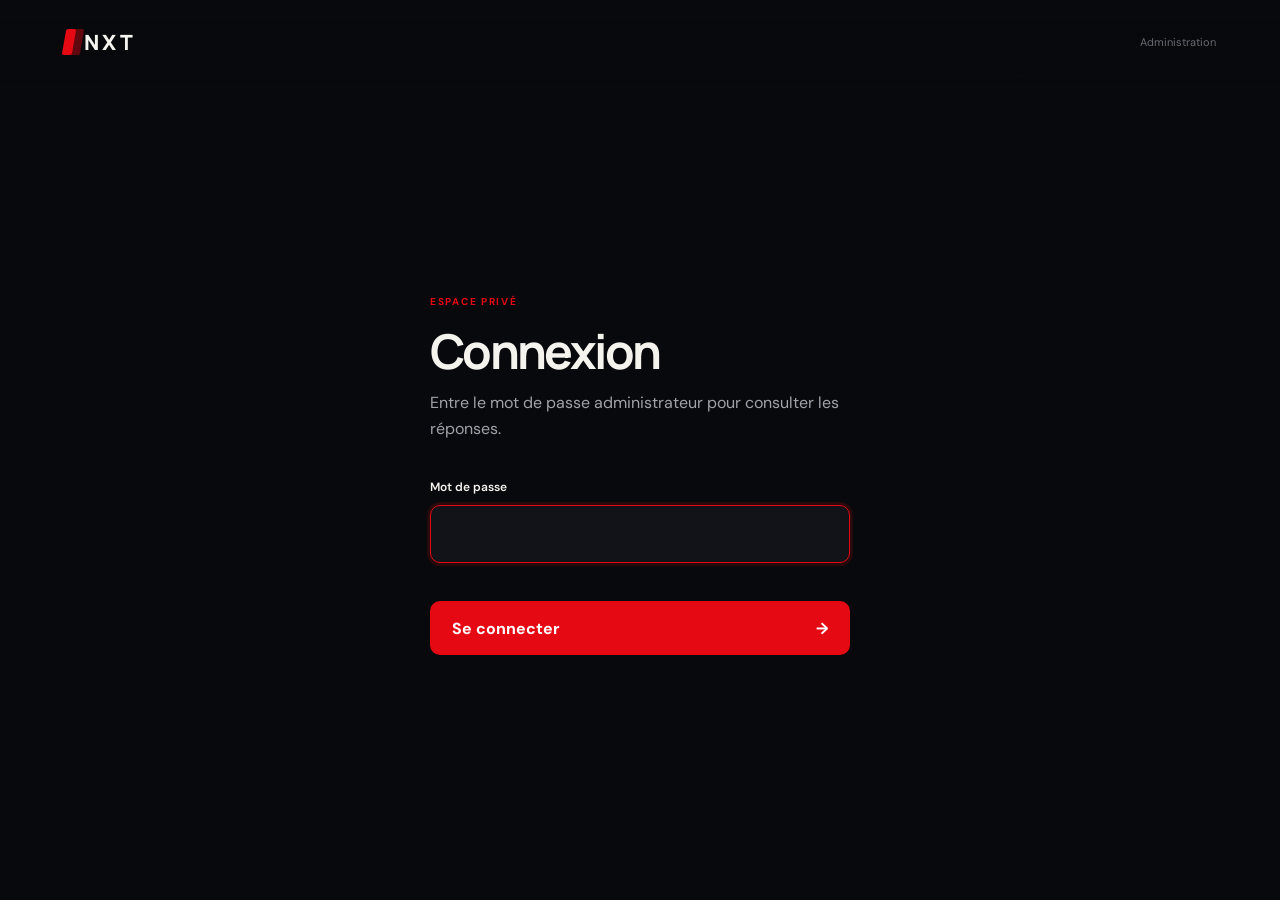
==== admin.html @ 3678ba78 "Add admin questionnaire editor" ====
<!doctype html>
<html lang="fr">
  <head>
    <meta charset="UTF-8" />
    <meta name="viewport" content="width=device-width, initial-scale=1.0" />
    <meta name="robots" content="noindex, nofollow" />
    <meta name="theme-color" content="#08090c" />
    <title>Administration — NXT</title>
    <link rel="icon" href="/favicon-admin.svg" type="image/svg+xml" />
    <link rel="preconnect" href="https://fonts.googleapis.com" />
    <link rel="preconnect" href="https://fonts.gstatic.com" crossorigin />
    <link href="https://fonts.googleapis.com/css2?family=DM+Sans:wght@400;500;600;700&family=Manrope:wght@600;700;800&display=swap" rel="stylesheet" />
    <link rel="stylesheet" href="styles.css?v=19" />
  </head>
  <body class="admin-page">
    <header class="site-header admin-header">
      <a class="brand" href="/" aria-label="NXT, retour à l’accueil">
        <span class="brand__symbol" aria-hidden="true"></span>
        <span>NXT</span>
      </a>
      <span class="admin-header__label">Administration</span>
    </header>

    <main>
      <section class="admin-login" id="admin-login" aria-labelledby="login-title">
        <div class="admin-login__content">
          <p class="admin-eyebrow">Espace privé</p>
          <h1 id="login-title">Connexion</h1>
          <p>Entre le mot de passe administrateur pour consulter les réponses.</p>
          <form id="admin-login-form" novalidate>
            <label for="admin-password">Mot de passe</label>
            <input id="admin-password" name="password" type="password" autocomplete="current-password" required autofocus />
            <p class="admin-error" id="login-error" role="alert"></p>
            <button class="button button--primary button--wide" type="submit">
              <span>Se connecter</span><span aria-hidden="true">→</span>
            </button>
          </form>
        </div>
      </section>

      <section class="admin-dashboard" id="admin-dashboard" hidden>
        <div class="admin-dashboard__heading">
          <div>
            <p class="admin-eyebrow">Réponses reçues</p>
            <h1>Participants</h1>
          </div>
          <button class="admin-logout" id="admin-logout" type="button">Se déconnecter</button>
        </div>

        <section class="admin-codes" aria-labelledby="admin-codes-title">
          <div class="admin-section-heading">
            <div>
              <p class="admin-eyebrow">Accès participants</p>
              <h2 id="admin-codes-title">Codes d’accès</h2>
            </div>
            <p><strong id="code-count">0</strong> code<span id="code-plural">s</span></p>
          </div>

          <form class="admin-code-form" id="admin-code-form" novalidate>
            <label for="new-access-code">
              <span>Nouveau code</span>
              <input id="new-access-code" name="code" type="text" maxlength="6" pattern="[A-Za-z]{1,6}" placeholder="ALPHA" autocomplete="off" spellcheck="false" />
            </label>
            <button class="button button--primary" type="submit"><span>Créer</span></button>
            <button class="button button--ghost" id="generate-code" type="button"><span>Générer 6 lettres</span></button>
          </form>
          <p class="admin-code-feedback" id="code-feedback" role="status" aria-live="polite">Entre jusqu’à 6 lettres, ou génère un code aléatoire.</p>
          <div class="admin-code-list" id="admin-code-list"></div>
        </section>

        <section class="admin-questions" aria-labelledby="admin-questions-title">
          <div class="admin-section-heading">
            <div>
              <p class="admin-eyebrow">Contenu du formulaire</p>
              <h2 id="admin-questions-title">Questions</h2>
            </div>
            <p><strong id="question-count">0</strong> question<span id="question-plural">s</span></p>
          </div>
          <p class="admin-section-intro">Modifie le texte affiché aux participants. Utilise les flèches pour changer l’ordre, puis sauvegarde l’ensemble.</p>
          <div class="admin-question-list" id="admin-question-list"></div>
          <div class="admin-question-actions">
            <button class="button button--ghost" id="add-question" type="button"><span>Ajouter une question</span></button>
            <button class="button button--primary" id="save-questions" type="button"><span>Sauvegarder les questions</span></button>
          </div>
          <p class="admin-question-feedback" id="question-feedback" role="status" aria-live="polite"></p>
        </section>

        <div class="admin-section-heading admin-responses-heading">
          <div>
            <p class="admin-eyebrow">Questionnaires</p>
            <h2>Réponses</h2>
          </div>
        </div>

        <div class="admin-toolbar">
          <p><strong id="submission-count">0</strong> soumission<span id="submission-plural">s</span></p>
          <label class="admin-search">
            <span class="sr-only">Rechercher une soumission</span>
            <input id="submission-search" type="search" placeholder="Nom, email, téléphone ou code…" />
          </label>
        </div>

        <div class="admin-loading" id="admin-loading">Chargement des réponses…</div>
        <div class="submission-list" id="submission-list"></div>
        <div class="admin-empty" id="admin-empty" hidden>
          <h2>Aucune réponse pour le moment.</h2>
          <p>Les questionnaires envoyés apparaîtront ici.</p>
        </div>
      </section>
    </main>

    <script src="admin.js?v=4" defer></script>
  </body>
</html>
---- styles.css ----
:root {
  /* PALETTE — modifie uniquement ces tokens pour recolorer tout le site */
  --color-background: #08090c;
  --color-background-soft: #0e1014;
  --color-surface: #15171c;
  --color-surface-raised: #1b1e24;
  --color-surface-glass: rgba(24, 26, 32, 0.82);
  --color-text: #f5f3ee;
  --color-text-muted: #a1a3aa;
  --color-text-dim: #686b73;
  --color-border: rgba(255, 255, 255, 0.11);
  --color-border-strong: rgba(255, 255, 255, 0.22);
  --color-input-background: #111318;
  --color-input-border: #363a43;
  --color-input-border-hover: #505560;
  --color-accent: #e50914;
  --color-accent-bright: #ff2f3a;
  --color-accent-soft: rgba(229, 9, 20, 0.14);
  --color-success: #5be094;
  --color-error: #ff6b73;
  --color-white: #ffffff;
  --color-black: #000000;

  --font-display: "Manrope", "Arial Black", sans-serif;
  --font-body: "DM Sans", Arial, sans-serif;
  --radius-small: 10px;
  --radius-medium: 20px;
  --radius-large: 30px;
  --shadow-card: 0 35px 100px rgba(0, 0, 0, 0.48);
  --ease: 220ms cubic-bezier(0.2, 0.8, 0.2, 1);
}

* { box-sizing: border-box; }
html { scroll-behavior: smooth; background: var(--color-background); color-scheme: dark; }
body { margin: 0; min-width: 320px; min-height: 100vh; overflow-x: hidden; background: var(--color-background); color: var(--color-text); font-family: var(--font-body); -webkit-font-smoothing: antialiased; }
button, input, textarea { font: inherit; }
button { color: inherit; }
[hidden] { display: none !important; }

.grain { position: fixed; inset: 0; z-index: 50; pointer-events: none; opacity: 0.025; background-image: url("data:image/svg+xml,%3Csvg viewBox='0 0 180 180' xmlns='http://www.w3.org/2000/svg'%3E%3Cfilter id='n'%3E%3CfeTurbulence type='fractalNoise' baseFrequency='.85' numOctaves='4' stitchTiles='stitch'/%3E%3C/filter%3E%3Crect width='100%25' height='100%25' filter='url(%23n)' opacity='.85'/%3E%3C/svg%3E"); }

.site-header { position: fixed; z-index: 40; top: 0; left: 0; width: 100%; height: 84px; padding: 0 clamp(22px, 5vw, 72px); display: flex; align-items: center; justify-content: space-between; background: linear-gradient(to bottom, rgba(8, 9, 12, 0.92), transparent); pointer-events: none; }
.site-header > * { pointer-events: auto; }
.brand { display: flex; align-items: center; gap: 10px; color: var(--color-text); text-decoration: none; font: 800 21px/1 var(--font-display); letter-spacing: 0.15em; }
.brand__symbol { width: 10px; height: 26px; display: block; border-radius: 2px; background: var(--color-accent); transform: skew(-10deg); box-shadow: 8px 0 0 rgba(229, 9, 20, 0.4); }
.header-status { display: flex; align-items: center; gap: 9px; color: var(--color-text-muted); font-size: 12px; }
.header-status__dot { width: 7px; height: 7px; border-radius: 50%; background: var(--color-success); box-shadow: 0 0 12px var(--color-success); }

.hero { position: relative; min-height: 100vh; padding: 118px clamp(24px, 7vw, 110px) 70px; display: grid; align-items: center; overflow: hidden; isolation: isolate; background: radial-gradient(circle at 10% 85%, rgba(229, 9, 20, 0.2), transparent 37%), linear-gradient(110deg, #090a0d 0%, var(--color-background) 70%); }
.hero::before { content: ""; position: absolute; z-index: -1; width: min(75vw, 930px); aspect-ratio: 1; left: -32vw; top: -29%; border: 1px solid rgba(255,255,255,.045); border-radius: 50%; box-shadow: 0 0 0 100px rgba(255,255,255,.011), 0 0 0 200px rgba(255,255,255,.007); }
.hero__content { width: 100%; display: grid; grid-template-columns: minmax(0, 1.2fr) minmax(350px, 465px); align-items: center; gap: clamp(48px, 9vw, 150px); }
.hero__copy, .access-card { position: relative; z-index: 2; }
.hero__copy { max-width: 770px; }
.eyebrow { display: flex; align-items: center; gap: 17px; margin: 0 0 22px; color: var(--color-text-muted); font-size: 11px; font-weight: 700; letter-spacing: .15em; text-transform: uppercase; }
.eyebrow span + span::before { content: "•"; margin-right: 17px; color: var(--color-accent); }
h1, h2, h3, p { margin-top: 0; }
.hero h1 { margin-bottom: 27px; font: 800 clamp(54px, 7vw, 102px)/.95 var(--font-display); letter-spacing: -.067em; }
.hero h1 em, .questionnaire__intro h2 em { color: var(--color-accent); font-style: normal; }
.hero__badge { width: fit-content; margin: -5px 0 28px; padding: 8px 12px; display: flex; align-items: center; gap: 9px; border: 1px solid var(--color-border-strong); border-radius: 999px; background: var(--color-background-soft); color: var(--color-text-muted); font-size: 9px; font-weight: 700; letter-spacing: .16em; text-transform: uppercase; }
.hero__badge span { width: 6px; height: 6px; border-radius: 50%; background: var(--color-accent); box-shadow: 0 0 10px var(--color-accent); }
.hero__lead { max-width: 600px; margin-bottom: 46px; color: var(--color-text-muted); font-size: clamp(17px, 1.4vw, 21px); line-height: 1.55; }
.hero__facts { display: flex; gap: clamp(28px, 4vw, 60px); }
.hero__facts div { display: grid; gap: 5px; }
.hero__facts strong { font: 700 19px/1 var(--font-display); }
.hero__facts span { color: var(--color-text-dim); font-size: 11px; }
.hero__line { position: absolute; z-index: -1; left: -8%; bottom: 18%; width: 48vw; height: 2px; background: linear-gradient(90deg, transparent, var(--color-accent), transparent); transform: rotate(-22deg); box-shadow: 0 0 38px 8px rgba(229, 9, 20, .28); }
.hero__halo { position: absolute; z-index: -1; border-radius: 50%; pointer-events: none; }
.hero__halo--one { width: 320px; height: 320px; right: 26%; top: 3%; border: 1px solid rgba(229,9,20,.14); }
.hero__halo--two { width: 110px; height: 110px; right: 4%; bottom: 3%; background: rgba(229,9,20,.04); filter: blur(8px); }
.hero__footer { position: absolute; bottom: 24px; left: clamp(24px, 7vw, 110px); display: flex; align-items: center; gap: 12px; color: var(--color-text-dim); font-size: 9px; letter-spacing: .14em; text-transform: uppercase; }
.hero__footer span { width: 29px; height: 1px; background: var(--color-accent); }

.access-card { padding: clamp(30px, 4vw, 46px); border: 1px solid var(--color-border); border-radius: var(--radius-large); background: linear-gradient(145deg, rgba(29,31,38,.91), rgba(14,15,19,.89)); box-shadow: var(--shadow-card); backdrop-filter: blur(22px); }
.access-card__icon { width: 48px; height: 48px; margin-bottom: 34px; display: grid; place-items: center; border-radius: 50%; color: var(--color-accent); background: var(--color-accent-soft); }
.access-card__icon svg { width: 23px; }
.access-card h2 { margin-bottom: 13px; font: 700 clamp(28px, 3vw, 38px)/1.1 var(--font-display); letter-spacing: -.045em; }
.access-card > p:not(.eyebrow, .access-card__note) { margin-bottom: 28px; color: var(--color-text-muted); line-height: 1.55; }
.access-card__note { margin: 18px 0 0; color: var(--color-text-dim); font-size: 10px; text-align: center; }
.field-label { display: block; margin-bottom: 9px; color: var(--color-text); font-size: 12px; font-weight: 600; }
.code-field { position: relative; }
.code-field input { width: 100%; height: 58px; padding: 0 52px 0 18px; border: 1px solid var(--color-border); outline: 0; border-radius: var(--radius-small); background: rgba(0,0,0,.24); color: var(--color-text); font-weight: 700; letter-spacing: .12em; text-transform: uppercase; transition: border var(--ease), box-shadow var(--ease); }
.code-field input:focus { border-color: var(--color-border-strong); box-shadow: 0 0 0 4px rgba(255,255,255,.035); }
.code-field input.is-valid { border-color: var(--color-success); }
.code-field input.is-invalid { border-color: var(--color-error); }
.code-field__check { position: absolute; right: 18px; top: 18px; color: var(--color-success); opacity: 0; transition: opacity var(--ease); }
.code-field input.is-valid + .code-field__check { opacity: 1; }
.field-error { min-height: 19px; margin: 7px 0 9px; color: var(--color-error); font-size: 11px; }
.field-error.is-success { color: var(--color-success); }

.button { min-height: 54px; padding: 0 22px; display: inline-flex; align-items: center; justify-content: center; gap: 36px; border: 0; border-radius: var(--radius-small); cursor: pointer; color: inherit; text-decoration: none; font-weight: 700; transition: background var(--ease), transform var(--ease), opacity var(--ease); }
.button:hover { transform: translateY(-2px); }
.button:active { transform: translateY(0); }
.button:disabled { cursor: wait; opacity: .58; transform: none; }
.button--primary { background: var(--color-accent); color: var(--color-white); }
.button--primary:hover { background: var(--color-accent-bright); }
.button--wide { width: 100%; justify-content: space-between; }
.button--ghost { border: 1px solid var(--color-border); background: transparent; }
.button--ghost:hover { background: var(--color-surface-raised); }

.questionnaire { display: grid; grid-template-columns: minmax(330px, 34%) 1fr; align-items: stretch; border-top: 1px solid var(--color-border); background: var(--color-background); }
.questionnaire-page .questionnaire { padding-top: 84px; border-top: 0; }
.questionnaire__rail { padding: clamp(78px, 8vw, 118px) clamp(34px, 6vw, 88px); border-right: 1px solid var(--color-border); background: radial-gradient(circle at 0 4%, rgba(229,9,20,.3), transparent 38%), var(--color-background-soft); }
.rail-sticky { position: sticky; top: 104px; }
.rail-sticky h1, .rail-sticky h2 { margin-bottom: 23px; font: 800 clamp(42px, 4.8vw, 69px)/1 var(--font-display); letter-spacing: -.06em; }
.rail-sticky__intro { max-width: 400px; color: var(--color-text-muted); line-height: 1.65; }
.progress-block { margin: 52px 0; }
.progress-block__meta { display: flex; justify-content: space-between; color: var(--color-text-muted); font-size: 11px; }
.progress-block__meta strong { color: var(--color-text); }
.progress-track { height: 2px; margin: 18px 0 10px; overflow: hidden; background: var(--color-border); }
.progress-track span { display: block; width: 0; height: 100%; background: var(--color-accent); transition: width 400ms ease; }
.progress-block small { color: var(--color-text-dim); }
blockquote { max-width: 340px; margin: 0; padding-top: 28px; border-top: 1px solid var(--color-border); color: var(--color-text); font: 600 14px/1.55 var(--font-display); }
blockquote::first-letter { color: var(--color-accent); }

.questionnaire__content { min-width: 0; padding: clamp(78px, 8vw, 118px) clamp(28px, 8vw, 118px) 120px; }
.questionnaire__intro { max-width: 800px; margin-bottom: clamp(74px, 9vw, 125px); }
.questionnaire__intro h2 { margin-bottom: 22px; font: 800 clamp(43px, 5vw, 72px)/1.04 var(--font-display); letter-spacing: -.06em; }
.questionnaire__intro > p:not(.eyebrow) { max-width: 660px; margin: 0; color: var(--color-text-muted); font-size: 17px; line-height: 1.66; }
.question-form, .question-list { display: grid; gap: 0; }
.question-card { padding: 12px 0 clamp(74px, 9vw, 118px); margin-bottom: clamp(68px, 8vw, 108px); border: 0; border-bottom: 1px solid var(--color-border); border-radius: 0; background: transparent; box-shadow: none; transition: border var(--ease), transform var(--ease); }
.question-card:focus-within { border-bottom-color: rgba(229,9,20,.55); }
.question-card.is-invalid { border-bottom-color: var(--color-error); animation: shake 280ms ease; }
@keyframes shake { 25% { transform: translateX(-5px); } 75% { transform: translateX(5px); } }
.question-card__header { margin-bottom: 18px; display: flex; align-items: center; justify-content: space-between; }
.question-number { color: var(--color-accent); font: 700 12px/1 var(--font-display); letter-spacing: .14em; }
.question-state { width: 25px; height: 25px; display: grid; place-items: center; border-radius: 50%; background: rgba(91,224,148,.1); color: var(--color-success); font-size: 11px; opacity: 0; transform: scale(.7); transition: opacity var(--ease), transform var(--ease); }
.question-card.is-complete .question-state { opacity: 1; transform: scale(1); }
.question-title { display: block; max-width: 780px; margin-bottom: 11px; color: var(--color-text); font: 700 clamp(25px, 3vw, 37px)/1.18 var(--font-display); letter-spacing: -.042em; }
.question-helper { margin-bottom: 24px; color: var(--color-text-muted); font-size: 13px; line-height: 1.55; }
.answer-input { width: 100%; min-height: 120px; padding: 18px 0; resize: vertical; border: 0; border-bottom: 1px solid var(--color-border-strong); outline: 0; background: transparent; color: var(--color-text); font-size: clamp(17px, 1.8vw, 22px); line-height: 1.5; transition: border var(--ease); }
.answer-input::placeholder { color: var(--color-text-dim); }
.answer-input:focus { border-color: var(--color-accent); }
.answer-meta { min-height: 21px; margin-top: 8px; display: flex; justify-content: space-between; gap: 20px; color: var(--color-text-dim); font-size: 10px; }
.answer-error { color: var(--color-error); }
.character-count { margin-left: auto; white-space: nowrap; }

.submit-card { margin-top: 6px; padding: clamp(50px, 6vw, 78px) 0 0; display: flex; align-items: flex-end; justify-content: space-between; gap: 42px; border-top: 1px solid var(--color-border); background: transparent; }
.submit-card h3 { margin-bottom: 10px; font: 700 clamp(28px, 3.2vw, 42px)/1.12 var(--font-display); letter-spacing: -.045em; }
.submit-card > div > p:not(.eyebrow) { max-width: 500px; margin: 0; color: var(--color-text-muted); line-height: 1.55; }
.submit-card .button { flex: 0 0 auto; }
.submit-error { min-height: 20px; margin: -8px 0 0; color: var(--color-error); font-size: 12px; }
.loading-state { min-height: 250px; display: grid; place-items: center; align-content: center; gap: 16px; color: var(--color-text-muted); }
.loading-state span { width: 34px; height: 34px; border: 2px solid var(--color-border); border-top-color: var(--color-accent); border-radius: 50%; animation: spin 800ms linear infinite; }
.loading-state p { margin: 0; font-size: 12px; }
@keyframes spin { to { transform: rotate(360deg); } }

/* Questionnaire simple : une question, puis son champ bordé */
.questionnaire--simple { display: block; min-height: 100vh; }
.questionnaire--simple .questionnaire__content { width: min(860px, 100%); margin: 0 auto; padding: clamp(80px, 10vw, 130px) 24px 110px; }
.simple-progress { margin-bottom: clamp(72px, 10vw, 110px); }
.simple-progress h1 { margin: 0 0 16px; font: 700 clamp(34px, 4vw, 48px)/1.1 var(--font-display); letter-spacing: -.045em; }
.simple-progress > p { max-width: 650px; margin: 0; color: var(--color-text-muted); font-size: 15px; line-height: 1.6; }
.simple-progress > div { display: flex; justify-content: space-between; color: var(--color-text-muted); font-size: 11px; }
.simple-progress .progress-track { display: block; margin-top: 15px; }
.questionnaire--simple .question-card { padding: 0; margin: 0 0 clamp(54px, 7vw, 76px); border: 0; }
.questionnaire--simple .question-card:focus-within { border: 0; }
.questionnaire--simple .question-title { margin-bottom: 18px; font-size: clamp(22px, 2.5vw, 30px); line-height: 1.25; }
.questionnaire--simple .question-helper { max-width: 680px; margin: -8px 0 18px; color: var(--color-text-muted); font-size: 14px; line-height: 1.75; white-space: pre-line; }
.questionnaire--simple .answer-input { min-height: 150px; padding: 18px; border: 1px solid var(--color-input-border); border-radius: var(--radius-small); background: var(--color-input-background); font-size: 17px; transition: border-color var(--ease), background var(--ease), box-shadow var(--ease); }
.questionnaire--simple .answer-input:hover { border-color: var(--color-input-border-hover); }
.questionnaire--simple .answer-input:focus { border-color: var(--color-accent); box-shadow: 0 0 0 3px var(--color-accent-soft); }
.questionnaire--simple .question-card.is-complete .answer-input { border-color: rgba(91,224,148,.38); }
.questionnaire--simple .question-card.is-invalid .answer-input { border-color: var(--color-error); }
.questionnaire--simple .answer-error { display: block; min-height: 18px; margin-top: 7px; color: var(--color-error); font-size: 11px; }
.simple-submit { padding-top: 12px; display: flex; justify-content: space-between; gap: 14px; }
.simple-submit .button { justify-content: space-between; }
.simple-submit .button--primary { min-width: 245px; }
.save-status { min-height: 18px; margin: 12px 0 0; color: var(--color-success); font-size: 12px; }

.success { min-height: 100vh; padding: 120px 24px 70px; display: grid; place-items: center; text-align: center; background: radial-gradient(circle at 50% 45%, rgba(229,9,20,.18), transparent 35%), var(--color-background); }
.success__content { width: min(680px, 100%); }
.success__content > .eyebrow { justify-content: center; }
.success__check { width: 100px; height: 100px; margin: 0 auto 34px; display: grid; place-items: center; border: 1px solid rgba(229,9,20,.5); border-radius: 50%; box-shadow: 0 0 55px rgba(229,9,20,.2), inset 0 0 30px rgba(229,9,20,.08); }
.success__check span { width: 52px; height: 52px; display: grid; place-items: center; border-radius: 50%; background: var(--color-accent); font-size: 24px; }
.success h2 { margin-bottom: 20px; font: 800 clamp(52px, 7vw, 88px)/1 var(--font-display); letter-spacing: -.065em; }
.success__content > p:not(.eyebrow) { max-width: 580px; margin: 0 auto 34px; color: var(--color-text-muted); font-size: 17px; line-height: 1.65; }
.success__meta { width: min(480px, 100%); margin: 0 auto 34px; padding: 20px; display: grid; grid-template-columns: 1fr 1fr; border: 1px solid var(--color-border); border-radius: var(--radius-medium); background: var(--color-surface-glass); }
.success__meta div { display: grid; gap: 7px; }
.success__meta div + div { border-left: 1px solid var(--color-border); }
.success__meta span { color: var(--color-text-dim); font-size: 10px; letter-spacing: .1em; text-transform: uppercase; }
.success__meta strong { font-size: 14px; }

/* Page éditoriale post-questionnaire */
.experience-page { background: #07080a; }
.experience-header { background: linear-gradient(to bottom, rgba(7,8,10,.94), transparent); }
.experience { overflow: hidden; }
.experience-hero { position: relative; min-height: 100vh; padding: 130px clamp(24px, 9vw, 145px) 90px; display: flex; align-items: center; isolation: isolate; background: radial-gradient(circle at 78% 28%, rgba(229,9,20,.12), transparent 25%), linear-gradient(125deg, #0b0d11 0%, #07080a 58%, #100809 100%); }
.experience-grid { position: absolute; z-index: -2; inset: 0; opacity: .2; background-image: linear-gradient(rgba(255,255,255,.04) 1px, transparent 1px), linear-gradient(90deg, rgba(255,255,255,.04) 1px, transparent 1px); background-size: 72px 72px; mask-image: linear-gradient(to bottom, black, transparent 90%); }
.experience-orb { position: absolute; z-index: -1; border-radius: 50%; filter: blur(2px); animation: float-orb 9s ease-in-out infinite alternate; }
.experience-orb--one { width: min(50vw, 700px); height: min(50vw, 700px); right: -10%; top: 3%; border: 1px solid rgba(229,9,20,.25); box-shadow: inset 0 0 120px rgba(229,9,20,.08), 0 0 120px rgba(229,9,20,.06); }
.experience-orb--two { width: 230px; height: 230px; right: 33%; bottom: 8%; background: radial-gradient(circle at 35% 30%, rgba(255,255,255,.09), rgba(229,9,20,.11) 45%, transparent 70%); filter: blur(12px); animation-delay: -3s; }
@keyframes float-orb { from { transform: translate3d(0,-10px,0) scale(.98); } to { transform: translate3d(-22px,24px,0) scale(1.04); } }
.experience-hero__content { position: relative; z-index: 2; max-width: 950px; }
.experience-hero h1 { margin: 0 0 34px; font: 800 clamp(68px, 10vw, 150px)/.85 var(--font-display); letter-spacing: -.078em; }
.experience-hero h1 em { color: var(--color-accent); font-style: normal; }
.experience-hero__content > p:last-child { max-width: 580px; margin: 0; color: var(--color-text-muted); font-size: clamp(17px, 1.6vw, 22px); line-height: 1.6; }
.experience-scroll { position: absolute; bottom: 34px; left: clamp(24px, 9vw, 145px); display: flex; align-items: center; gap: 13px; color: var(--color-text-dim); font-size: 9px; letter-spacing: .15em; text-transform: uppercase; }
.experience-scroll span { width: 34px; height: 1px; background: var(--color-accent); }

.story-section { padding: clamp(100px, 13vw, 190px) clamp(24px, 9vw, 145px); display: grid; grid-template-columns: minmax(180px, .6fr) minmax(0, 1.45fr); gap: clamp(50px, 10vw, 170px); background: var(--color-background); }
.story-kicker { padding-top: 13px; color: var(--color-accent); font-size: 11px; font-weight: 700; letter-spacing: .16em; text-transform: uppercase; }
.story-copy { max-width: 820px; }
.story-copy p { color: var(--color-text-muted); font-size: clamp(17px, 1.6vw, 21px); line-height: 1.75; }
.story-copy .story-lead { color: var(--color-text); font: 600 clamp(29px, 3.3vw, 49px)/1.28 var(--font-display); letter-spacing: -.04em; }

.criteria-section, .outcomes-section { position: relative; padding: clamp(100px, 13vw, 190px) clamp(24px, 9vw, 145px); background: linear-gradient(135deg, #0d0f13, #090a0d); isolation: isolate; }
.criteria-section { display: grid; grid-template-columns: minmax(280px, .82fr) minmax(0, 1.18fr); align-items: center; gap: clamp(50px, 9vw, 145px); }
.criteria-glow { position: absolute; z-index: -1; width: 600px; height: 600px; left: -180px; top: 5%; border-radius: 50%; background: rgba(229,9,20,.12); filter: blur(110px); }
.section-heading h2 { margin: 0; font: 800 clamp(47px, 6vw, 86px)/.98 var(--font-display); letter-spacing: -.065em; }
.criteria-list { display: grid; gap: 14px; perspective: 900px; }
.glass-row { min-height: 125px; padding: 28px 32px; display: grid; grid-template-columns: 50px 1fr; align-items: center; gap: 20px; border: 1px solid rgba(255,255,255,.13); border-radius: 20px; background: linear-gradient(135deg, rgba(255,255,255,.08), rgba(255,255,255,.025)); box-shadow: inset 0 1px 0 rgba(255,255,255,.08), 0 24px 70px rgba(0,0,0,.22); backdrop-filter: blur(20px); transition: transform 350ms ease, border 350ms ease, background 350ms ease; }
.glass-row:hover { transform: translateX(-8px) rotateY(-1deg); border-color: rgba(229,9,20,.45); background: linear-gradient(135deg, rgba(229,9,20,.1), rgba(255,255,255,.035)); }
.glass-row > span, .outcome-card > span { color: var(--color-accent); font: 700 11px/1 var(--font-display); letter-spacing: .13em; }
.glass-row p { margin: 0; color: var(--color-text-muted); font-size: clamp(17px, 1.6vw, 21px); line-height: 1.5; }
.glass-row strong { color: var(--color-text); }

.intensity-section { padding: clamp(100px, 13vw, 190px) clamp(24px, 9vw, 145px); display: grid; grid-template-columns: minmax(300px, .8fr) minmax(0, 1.2fr); align-items: center; gap: clamp(60px, 10vw, 160px); background: radial-gradient(circle at 15% 50%, rgba(229,9,20,.14), transparent 29%), var(--color-background); }
.intensity-number { display: flex; align-items: flex-end; justify-content: center; }
.intensity-number strong { color: var(--color-text); font: 800 clamp(190px, 27vw, 390px)/.68 var(--font-display); letter-spacing: -.12em; text-shadow: 0 0 100px rgba(229,9,20,.22); }
.intensity-number span { margin: 0 0 -4px 18px; color: var(--color-accent); font: 700 clamp(26px, 3vw, 45px)/1 var(--font-display); }
.intensity-copy h2 { margin-bottom: 27px; font: 700 clamp(39px, 4.5vw, 65px)/1.08 var(--font-display); letter-spacing: -.055em; }
.intensity-copy > p:not(.eyebrow) { max-width: 720px; color: var(--color-text-muted); font-size: 17px; line-height: 1.72; }

.focus-strip { padding: 31px clamp(24px, 7vw, 105px); display: flex; align-items: center; justify-content: center; gap: clamp(18px, 4vw, 65px); border-top: 1px solid var(--color-border); border-bottom: 1px solid var(--color-border); background: var(--color-background-soft); color: var(--color-text); font: 600 clamp(15px, 1.6vw, 21px)/1 var(--font-display); white-space: nowrap; }
.focus-strip i { width: 5px; height: 5px; border-radius: 50%; background: var(--color-accent); box-shadow: 0 0 14px var(--color-accent); }

.story-section--method { background: linear-gradient(180deg, var(--color-background), #0d0e12); }
.confidentiality-section { padding: clamp(90px, 12vw, 170px) clamp(24px, 12vw, 190px); background: #0d0e12; }
.confidentiality-card { position: relative; overflow: hidden; padding: clamp(40px, 7vw, 100px); border: 1px solid rgba(255,255,255,.15); border-radius: 34px; background: radial-gradient(circle at 90% 10%, rgba(229,9,20,.2), transparent 35%), linear-gradient(135deg, rgba(255,255,255,.08), rgba(255,255,255,.025)); box-shadow: inset 0 1px 0 rgba(255,255,255,.1), 0 40px 110px rgba(0,0,0,.33); backdrop-filter: blur(28px); }
.confidentiality-card::after { content: ""; position: absolute; width: 360px; height: 360px; right: -120px; bottom: -170px; border: 1px solid rgba(229,9,20,.3); border-radius: 50%; box-shadow: 0 0 0 70px rgba(229,9,20,.025); }
.confidentiality-card__icon { width: 54px; height: 54px; margin-bottom: 43px; display: grid; place-items: center; border-radius: 50%; background: var(--color-accent-soft); color: var(--color-accent); }
.confidentiality-card__icon svg { width: 25px; }
.confidentiality-card h2 { position: relative; z-index: 1; max-width: 900px; margin-bottom: 30px; font: 700 clamp(42px, 5.6vw, 80px)/1.04 var(--font-display); letter-spacing: -.06em; }
.confidentiality-card h2 em { color: var(--color-accent); font-style: normal; }
.confidentiality-card > p:not(.eyebrow) { position: relative; z-index: 1; max-width: 780px; color: var(--color-text-muted); font-size: 17px; line-height: 1.72; }

.outcomes-section { background: var(--color-background); }
.outcomes-section > .section-heading { margin-bottom: clamp(60px, 9vw, 115px); }
.outcomes-grid { display: grid; grid-template-columns: repeat(2, 1fr); border-top: 1px solid var(--color-border); border-left: 1px solid var(--color-border); }
.outcome-card { min-height: 330px; padding: clamp(32px, 5vw, 66px); border-right: 1px solid var(--color-border); border-bottom: 1px solid var(--color-border); background: linear-gradient(145deg, rgba(255,255,255,.025), transparent); transition: background 350ms ease; }
.outcome-card:hover { background: linear-gradient(145deg, rgba(229,9,20,.09), rgba(255,255,255,.02)); }
.outcome-card h3 { max-width: 450px; margin: 50px 0 15px; font: 700 clamp(25px, 2.6vw, 38px)/1.15 var(--font-display); letter-spacing: -.04em; }
.outcome-card p { max-width: 500px; color: var(--color-text-muted); line-height: 1.65; }

.experience-final { min-height: 88vh; padding: 120px 24px; display: grid; place-items: center; text-align: center; background: radial-gradient(circle at 50% 55%, rgba(229,9,20,.2), transparent 35%), #07080a; }
.experience-final .eyebrow { justify-content: center; }
.experience-final h2 { margin: 0 0 45px; font: 800 clamp(58px, 9vw, 130px)/.92 var(--font-display); letter-spacing: -.075em; }
.experience-final .button { min-width: 220px; }

.reveal { opacity: 0; transform: translateY(28px); transition: opacity 850ms cubic-bezier(.2,.8,.2,1), transform 850ms cubic-bezier(.2,.8,.2,1); }
.reveal.is-visible { opacity: 1; transform: translateY(0); }

@media (max-width: 920px) {
  .hero__content { grid-template-columns: 1fr; }
  .hero__copy { margin: 0 auto; text-align: center; }
  .hero__lead { margin-left: auto; margin-right: auto; }
  .hero__facts { justify-content: center; }
  .access-card { width: min(500px, 100%); margin: 0 auto; }
  .hero__footer { display: none; }
  .questionnaire { grid-template-columns: 1fr; }
  .questionnaire__rail { padding: 80px clamp(28px, 8vw, 78px) 50px; border-right: 0; border-bottom: 1px solid var(--color-border); }
  .rail-sticky { position: static; }
  .rail-sticky h1 br, .rail-sticky h2 br { display: none; }
  .progress-block { margin: 34px 0 0; }
  blockquote { display: none; }
  .story-section, .criteria-section, .intensity-section { grid-template-columns: 1fr; }
  .story-kicker { padding: 0; }
  .criteria-section { align-items: start; }
  .intensity-number { justify-content: flex-start; margin-bottom: 30px; }
  .intensity-number strong { font-size: 240px; }
}

@media (max-width: 560px) {
  .site-header { height: 70px; padding: 0 20px; }
  .header-status span:last-child { display: none; }
  .hero { padding: 104px 20px 46px; }
  .hero__content { gap: 36px; }
  .hero h1 { font-size: 48px; }
  .hero__lead { margin-bottom: 30px; font-size: 16px; }
  .hero__facts { gap: 23px; }
  .hero__facts div:last-child { display: none; }
  .access-card { padding: 28px 22px; border-radius: 22px; }
  .access-card__icon { margin-bottom: 24px; }
  .questionnaire__rail { padding: 64px 20px 40px; }
  .rail-sticky h1, .rail-sticky h2 { font-size: 40px; }
  .questionnaire__content { padding: 58px 20px 80px; }
  .questionnaire__intro { margin-bottom: 58px; }
  .questionnaire__intro h2 { font-size: 41px; }
  .question-card { padding: 8px 0 64px; margin-bottom: 58px; }
  .question-title { font-size: 27px; }
  .answer-input { min-height: 105px; }
  .submit-card { align-items: stretch; flex-direction: column; }
  .submit-card .button { width: 100%; justify-content: space-between; }
  .success__meta { grid-template-columns: 1fr; gap: 18px; }
  .success__meta div + div { padding-top: 18px; border-top: 1px solid var(--color-border); border-left: 0; }
  .questionnaire--simple .questionnaire__content { padding: 64px 20px 80px; }
  .simple-progress { margin-bottom: 70px; }
  .questionnaire--simple .question-card { padding: 0; margin-bottom: 54px; }
  .questionnaire--simple .question-title { font-size: 22px; }
  .questionnaire--simple .answer-input { min-height: 135px; }
  .simple-submit { flex-direction: column; }
  .simple-submit .button { width: 100%; }
  .experience-hero { padding: 115px 20px 80px; }
  .experience-hero h1 { font-size: 67px; }
  .experience-orb--one { width: 520px; height: 520px; right: -65%; top: 9%; }
  .story-section, .criteria-section, .intensity-section, .outcomes-section { padding: 90px 20px; }
  .story-section, .criteria-section, .intensity-section { gap: 45px; }
  .story-copy .story-lead { font-size: 29px; }
  .section-heading h2 { font-size: 48px; }
  .glass-row { min-height: 110px; padding: 23px 20px; grid-template-columns: 36px 1fr; }
  .intensity-number { justify-content: flex-start; }
  .intensity-number strong { font-size: 180px; }
  .intensity-number span { font-size: 29px; }
  .intensity-copy h2 { font-size: 40px; }
  .focus-strip { overflow: hidden; justify-content: flex-start; gap: 17px; }
  .confidentiality-section { padding: 80px 20px; }
  .confidentiality-card { padding: 38px 25px; border-radius: 24px; }
  .confidentiality-card h2 { font-size: 40px; }
  .outcomes-grid { grid-template-columns: 1fr; }
  .outcome-card { min-height: 290px; }
  .experience-final h2 { font-size: 58px; }
}

/* Variante éditoriale sobre de la présentation */
.experience-page { background: var(--color-background); }
.experience-page .experience-header { border-bottom: 0; background: linear-gradient(to bottom, rgba(8,9,12,.94), transparent); backdrop-filter: none; }
.experience-page .experience-hero { min-height: 78vh; padding: 170px max(24px, calc((100vw - 1080px) / 2)) 110px; background: var(--color-background); }
.experience-page .experience-grid,
.experience-page .experience-orb,
.experience-page .experience-scroll,
.experience-page .criteria-glow { display: none; }
.experience-page .experience-hero__content { max-width: 880px; }
.experience-page .experience-hero h1 { margin-bottom: 30px; font-size: clamp(62px, 8vw, 105px); line-height: .94; letter-spacing: -.065em; }
.experience-page .experience-hero__content > p:last-child { max-width: 650px; font-size: 19px; }
.experience-page .story-section,
.experience-page .criteria-section,
.experience-page .intensity-section,
.experience-page .confidentiality-section,
.experience-page .outcomes-section { padding: clamp(90px, 10vw, 140px) max(24px, calc((100vw - 1080px) / 2)); background: var(--color-background); border-top: 1px solid var(--color-border); }
.experience-page .story-section { grid-template-columns: 180px minmax(0, 760px); justify-content: space-between; gap: 70px; }
.experience-page .story-copy .story-lead { font-size: clamp(27px, 3vw, 39px); line-height: 1.35; }
.experience-page .story-copy p { font-size: 18px; line-height: 1.75; }
.experience-page .criteria-section { display: block; }
.experience-page .section-heading { margin-bottom: 70px; }
.experience-page .section-heading h2 { font-size: clamp(43px, 5vw, 66px); line-height: 1.03; }
.experience-page .criteria-list { gap: 0; border-top: 1px solid var(--color-border); }
.experience-page .glass-row { min-height: auto; padding: 30px 0; grid-template-columns: 70px 1fr; border: 0; border-bottom: 1px solid var(--color-border); border-radius: 0; background: transparent; box-shadow: none; backdrop-filter: none; }
.experience-page .glass-row:hover { transform: none; border-color: var(--color-border); background: transparent; }
.experience-page .glass-row p { font-size: 19px; }
.experience-page .intensity-section { grid-template-columns: 240px minmax(0, 720px); justify-content: space-between; gap: 80px; }
.experience-page .intensity-number { justify-content: flex-start; align-items: baseline; }
.experience-page .intensity-number strong { font-size: 170px; line-height: .8; text-shadow: none; }
.experience-page .intensity-number span { margin: 0 0 0 12px; font-size: 27px; }
.experience-page .intensity-copy h2 { font-size: clamp(38px, 4vw, 54px); }
.experience-page .focus-strip { padding: 28px 24px; background: var(--color-background-soft); }
.experience-page .confidentiality-card { padding: 0; overflow: visible; border: 0; border-radius: 0; background: transparent; box-shadow: none; backdrop-filter: none; }
.experience-page .confidentiality-card::after { display: none; }
.experience-page .confidentiality-card__icon { margin-bottom: 34px; border: 1px solid var(--color-border); background: transparent; }
.experience-page .confidentiality-card h2 { max-width: 800px; font-size: clamp(40px, 5vw, 64px); }
.experience-page .outcomes-section > .section-heading { margin-bottom: 70px; }
.experience-page .outcomes-grid { border-left: 0; }
.experience-page .outcome-card { min-height: 280px; padding: 48px 48px 48px 0; background: transparent; }
.experience-page .outcome-card:nth-child(2n) { padding-left: 48px; }
.experience-page .outcome-card:hover { background: transparent; }
.experience-page .outcome-card h3 { margin-top: 36px; font-size: clamp(24px, 2.4vw, 32px); }
.experience-page .experience-final { min-height: 65vh; border-top: 1px solid var(--color-border); background: var(--color-background); }
.experience-page .experience-final h2 { font-size: clamp(48px, 7vw, 86px); line-height: 1; }
.experience-page .reveal { transform: translateY(12px); transition-duration: 600ms; }
.experience-page .story-section,
.experience-page .criteria-section,
.experience-page .intensity-section,
.experience-page .confidentiality-section,
.experience-page .outcomes-section,
.experience-page .experience-final { border: 0; }
.experience-page .criteria-list { border: 0; }
.experience-page .glass-row { margin-bottom: 18px; padding: 20px 0; border: 0; border-radius: 0; background: transparent; }
.experience-page .glass-row:hover { border: 0; background: transparent; }
.experience-page .focus-strip { border: 0; background: var(--color-background); }
.experience-page .outcomes-grid { gap: 24px 70px; border: 0; }
.experience-page .outcome-card,
.experience-page .outcome-card:nth-child(2n) { padding: 28px 0; border: 0; }

@media (max-width: 920px) {
  .experience-page .story-section,
  .experience-page .intensity-section { grid-template-columns: 1fr; gap: 45px; }
  .experience-page .intensity-number strong { font-size: 140px; }
}

@media (max-width: 560px) {
  .experience-page .experience-hero { min-height: 70vh; padding: 130px 20px 80px; }
  .experience-page .experience-hero h1 { font-size: 58px; }
  .experience-page .story-section,
  .experience-page .criteria-section,
  .experience-page .intensity-section,
  .experience-page .confidentiality-section,
  .experience-page .outcomes-section { padding: 78px 20px; }
  .experience-page .section-heading { margin-bottom: 50px; }
  .experience-page .glass-row { grid-template-columns: 42px 1fr; padding: 25px 0; }
  .experience-page .outcomes-grid { grid-template-columns: 1fr; }
  .experience-page .outcome-card,
  .experience-page .outcome-card:nth-child(2n) { min-height: auto; padding: 42px 0; border-right: 0; }
  .experience-page .experience-final { min-height: 58vh; padding: 90px 20px; }
  .experience-page .experience-final h2 { font-size: 48px; }
}

/* Présentation premium et institutionnelle */
.briefing-page { background: var(--color-background); }
.briefing-header { background: linear-gradient(to bottom, rgba(8,9,12,.96), rgba(8,9,12,.72), transparent); }
.briefing { overflow: hidden; background: radial-gradient(circle at 75% 5%, rgba(229,9,20,.07), transparent 22%), var(--color-background); }
.briefing-container { width: min(1120px, calc(100% - 48px)); margin-inline: auto; }
.briefing-label, .briefing-section-label { margin: 0 0 22px; color: var(--color-accent); font-size: 10px; font-weight: 700; letter-spacing: .17em; text-transform: uppercase; }

.briefing-hero { width: min(1220px, calc(100% - 48px)); min-height: 92vh; margin: 0 auto; padding: 150px 0 100px; display: grid; grid-template-columns: minmax(0, 1fr) 290px; align-items: center; gap: clamp(70px, 10vw, 150px); }
.briefing-hero__copy { max-width: 880px; }
.briefing-hero h1 { margin: 0 0 34px; font: 700 clamp(62px, 8.2vw, 116px)/.94 var(--font-display); letter-spacing: -.07em; }
.briefing-hero h1 em { color: var(--color-accent); font-style: normal; }
.briefing-hero__lead { max-width: 660px; margin: 0; color: var(--color-text-muted); font-size: clamp(17px, 1.5vw, 21px); line-height: 1.65; }
.briefing-meta { padding: 10px 0; }
.briefing-meta div { padding: 22px 0; display: grid; gap: 7px; }
.briefing-meta span { color: var(--color-text-dim); font-size: 10px; letter-spacing: .13em; text-transform: uppercase; }
.briefing-meta strong { font: 600 20px/1.2 var(--font-display); }

.briefing-intro, .briefing-method { padding: clamp(90px, 11vw, 150px) 0; display: grid; grid-template-columns: 190px minmax(0, 770px); justify-content: space-between; gap: 70px; }
.briefing-prose p { color: var(--color-text-muted); font-size: 18px; line-height: 1.78; }
.briefing-prose__lead { color: var(--color-text) !important; font: 600 clamp(28px, 3vw, 40px)/1.36 var(--font-display) !important; letter-spacing: -.035em; }

.briefing-statement { min-height: 380px; padding: 80px clamp(35px, 7vw, 90px); display: flex; flex-direction: column; justify-content: center; border-radius: 28px; background: linear-gradient(135deg, #17191f, #101216); box-shadow: inset 0 1px 0 rgba(255,255,255,.07), 0 35px 90px rgba(0,0,0,.22); }
.briefing-statement p { margin: 0 0 6px; color: var(--color-text-muted); font: 600 clamp(25px, 3vw, 40px)/1.2 var(--font-display); letter-spacing: -.035em; }
.briefing-statement strong { color: var(--color-text); font: 700 clamp(58px, 8vw, 108px)/1 var(--font-display); letter-spacing: -.07em; }

.briefing-criteria, .briefing-immersion, .briefing-outcomes { padding: clamp(120px, 14vw, 190px) 0; display: grid; grid-template-columns: minmax(280px, .8fr) minmax(0, 1.2fr); gap: clamp(70px, 10vw, 150px); align-items: start; }
.briefing-heading h2, .briefing-trust h2, .briefing-final h2 { margin: 0 0 22px; font: 700 clamp(42px, 5vw, 66px)/1.05 var(--font-display); letter-spacing: -.06em; }
.briefing-heading > p:last-child { max-width: 420px; color: var(--color-text-muted); font-size: 16px; line-height: 1.65; }
.briefing-criteria__list { margin: 0; padding: 0; display: grid; gap: 14px; list-style: none; }
.briefing-criteria__list li { min-height: 118px; padding: 28px 30px; display: grid; grid-template-columns: 48px 1fr; align-items: center; gap: 16px; border-radius: 15px; background: var(--color-background-soft); transition: background var(--ease), transform var(--ease); }
.briefing-criteria__list li:hover { background: var(--color-surface); transform: translateX(-4px); }
.briefing-criteria__list span, .briefing-outcome > span { color: var(--color-accent); font: 700 10px/1 var(--font-display); letter-spacing: .13em; }
.briefing-criteria__list p { margin: 0; color: var(--color-text-muted); font-size: 18px; line-height: 1.5; }
.briefing-criteria__list strong { color: var(--color-text); }

.briefing-immersion { align-items: center; }
.briefing-immersion__content > p { color: var(--color-text-muted); font-size: 18px; line-height: 1.75; }
.briefing-topics { margin-top: 38px; display: flex; flex-wrap: wrap; gap: 10px; }
.briefing-topics span { padding: 10px 15px; border-radius: 100px; background: var(--color-surface); color: var(--color-text); font-size: 12px; }

.briefing-method { padding-top: 60px; }
.briefing-trust { margin-top: 50px; padding: clamp(50px, 7vw, 85px); display: grid; grid-template-columns: 70px minmax(0, 760px); gap: clamp(30px, 5vw, 65px); border-radius: 28px; background: linear-gradient(135deg, rgba(31,34,41,.92), rgba(18,20,25,.92)); box-shadow: inset 0 1px 0 rgba(255,255,255,.07), 0 30px 80px rgba(0,0,0,.2); }
.briefing-trust__icon { width: 58px; height: 58px; display: grid; place-items: center; border-radius: 50%; background: var(--color-accent-soft); color: var(--color-accent); }
.briefing-trust__icon svg { width: 26px; }
.briefing-trust h2 { max-width: 760px; }
.briefing-trust > div > p:not(.briefing-section-label) { max-width: 760px; color: var(--color-text-muted); font-size: 17px; line-height: 1.72; }

.briefing-outcomes { display: block; }
.briefing-outcomes > .briefing-heading { margin-bottom: 70px; }
.briefing-outcomes__grid { display: grid; grid-template-columns: repeat(2, 1fr); gap: 18px; }
.briefing-outcome { min-height: 300px; padding: 38px; border-radius: 18px; background: var(--color-background-soft); transition: transform 300ms ease, background 300ms ease; }
.briefing-outcome:hover { transform: translateY(-4px); background: var(--color-surface); }
.briefing-outcome h3 { margin: 58px 0 14px; font: 600 clamp(24px, 2.4vw, 32px)/1.2 var(--font-display); letter-spacing: -.04em; }
.briefing-outcome p { margin: 0; color: var(--color-text-muted); line-height: 1.66; }

.briefing-final { min-height: 75vh; padding: 140px 0; display: flex; flex-direction: column; align-items: center; justify-content: center; text-align: center; }
.briefing-final .briefing-section-label { margin-bottom: 25px; }
.briefing-final h2 { max-width: 880px; }
.briefing-final > p:not(.briefing-section-label) { margin-bottom: 35px; color: var(--color-text-muted); font-size: 17px; }
.briefing-final .button { min-width: 220px; }

.briefing-page .reveal { opacity: 0; transform: translateY(16px); transition: opacity 650ms cubic-bezier(.2,.8,.2,1), transform 650ms cubic-bezier(.2,.8,.2,1); }
.briefing-page .reveal.is-visible { opacity: 1; transform: translateY(0); }

@media (max-width: 900px) {
  .briefing-hero { grid-template-columns: 1fr; gap: 55px; min-height: auto; }
  .briefing-meta { display: grid; grid-template-columns: repeat(3, 1fr); }
  .briefing-intro, .briefing-method { grid-template-columns: 1fr; gap: 30px; }
  .briefing-criteria, .briefing-immersion { grid-template-columns: 1fr; gap: 55px; }
}

@media (max-width: 560px) {
  .briefing-container, .briefing-hero { width: calc(100% - 40px); }
  .briefing-hero { padding: 125px 0 80px; }
  .briefing-hero h1 { font-size: 56px; }
  .briefing-meta { grid-template-columns: 1fr; }
  .briefing-meta div { padding: 13px 0; }
  .briefing-intro, .briefing-method { padding: 85px 0; }
  .briefing-statement { min-height: 280px; padding: 45px 28px; border-radius: 20px; }
  .briefing-criteria, .briefing-immersion, .briefing-outcomes { padding: 105px 0; }
  .briefing-heading h2, .briefing-trust h2, .briefing-final h2 { font-size: 41px; }
  .briefing-criteria__list li { padding: 24px 20px; grid-template-columns: 35px 1fr; }
  .briefing-trust { margin-top: 15px; padding: 35px 25px; grid-template-columns: 1fr; border-radius: 20px; }
  .briefing-outcomes__grid { grid-template-columns: 1fr; }
  .briefing-outcome { min-height: 265px; padding: 30px; }
  .briefing-final { min-height: 65vh; padding: 100px 0; }
}

/* Page de présentation uniquement textuelle */
.text-page { background: var(--color-background); }
.text-page__header { background: linear-gradient(to bottom, rgba(8,9,12,.96), transparent); }
.text-page__confidential { color: var(--color-text-dim); font-size: 11px; }
.text-page__content { width: min(760px, calc(100% - 48px)); margin: 0 auto; padding: 180px 0 120px; }
.text-page__label { margin-bottom: 24px !important; color: var(--color-accent) !important; font-size: 10px !important; font-weight: 700; letter-spacing: .17em; text-transform: uppercase; }
.text-introduction { margin-bottom: 120px; }
.text-introduction h1 { margin: 0 0 50px; font: 700 clamp(52px, 7vw, 82px)/1 var(--font-display); letter-spacing: -.065em; }
.text-page__content p, .text-page__content li { color: var(--color-text-muted); font-size: 18px; line-height: 1.78; }
.text-page__content p { margin-bottom: 24px; }
.text-section { margin-bottom: 110px; }
.text-section h2 { max-width: 680px; margin: 0 0 34px; font: 700 clamp(34px, 4vw, 48px)/1.1 var(--font-display); letter-spacing: -.05em; }
.text-section h3 { margin: 48px 0 10px; font: 600 24px/1.25 var(--font-display); letter-spacing: -.035em; }
.text-section ul { margin: 0; padding-left: 24px; }
.text-section li { padding-left: 8px; margin-bottom: 14px; }
.text-section li::marker { color: var(--color-accent); }
.text-outcomes h3 + p { margin-top: 0; }
.text-page__footer { padding-top: 20px; }
.text-page__footer p { margin-bottom: 18px; }
.text-page__footer a { color: var(--color-text); font-weight: 600; text-underline-offset: 5px; }
.text-page__footer a:hover { color: var(--color-accent); }

@media (max-width: 560px) {
  .text-page__confidential { display: none; }
  .text-page__content { width: calc(100% - 40px); padding: 130px 0 85px; }
  .text-introduction { margin-bottom: 90px; }
  .text-introduction h1 { margin-bottom: 38px; font-size: 50px; }
  .text-page__content p, .text-page__content li { font-size: 16px; }
  .text-section { margin-bottom: 82px; }
  .text-section h2 { font-size: 34px; }
  .text-section h3 { margin-top: 40px; font-size: 22px; }
}

/* Coordonnées participant */
.profile-page { background: radial-gradient(circle at 8% 90%, var(--color-accent-soft), transparent 34%), var(--color-background); }
.profile-main { min-height: 100vh; padding: 140px 24px 90px; display: grid; place-items: center; }
.profile-content { width: min(680px, 100%); }
.profile-content h1 { margin: 0 0 20px; font: 700 clamp(42px, 6vw, 68px)/1 var(--font-display); letter-spacing: -.06em; }
.profile-intro { max-width: 600px; margin-bottom: 54px; color: var(--color-text-muted); font-size: 16px; line-height: 1.65; }
.profile-loading { padding: 30px 0; color: var(--color-text-muted); }
.profile-form { display: grid; gap: 24px; }
.profile-form__row { display: grid; grid-template-columns: 1fr 1fr; gap: 18px; }
.profile-form label { display: grid; gap: 9px; color: var(--color-text-muted); font-size: 12px; font-weight: 600; }
.profile-form input { width: 100%; height: 58px; padding: 0 17px; border: 1px solid var(--color-input-border); border-radius: var(--radius-small); outline: 0; background: var(--color-input-background); color: var(--color-text); transition: border var(--ease), box-shadow var(--ease); }
.profile-form input:hover { border-color: var(--color-input-border-hover); }
.profile-form input:focus { border-color: var(--color-accent); box-shadow: 0 0 0 3px var(--color-accent-soft); }
.profile-form input.is-invalid { border-color: var(--color-error); }
.profile-error { min-height: 20px; margin: -8px 0 -6px; color: var(--color-error); font-size: 11px; }
.profile-privacy { margin: -8px 0 0; color: var(--color-text-dim); font-size: 10px; line-height: 1.5; text-align: center; }

@media (max-width: 560px) {
  .profile-main { padding: 125px 20px 70px; place-items: start center; }
  .profile-content h1 { font-size: 45px; }
  .profile-intro { margin-bottom: 42px; font-size: 15px; }
  .profile-form__row { grid-template-columns: 1fr; gap: 24px; }
}

/* Administration */
.admin-page { background: var(--color-background); }
.admin-header { background: linear-gradient(to bottom, rgba(8,9,12,.97), transparent); }
.admin-header__label { color: var(--color-text-dim); font-size: 11px; }
.admin-eyebrow { margin: 0 0 18px; color: var(--color-accent); font-size: 10px; font-weight: 700; letter-spacing: .17em; text-transform: uppercase; }
.admin-login { min-height: 100vh; padding: 120px 24px 70px; display: grid; place-items: center; }
.admin-login__content { width: min(420px, 100%); }
.admin-login h1 { margin: 0 0 14px; font: 700 48px/1.05 var(--font-display); letter-spacing: -.055em; }
.admin-login__content > p:not(.admin-eyebrow) { margin-bottom: 38px; color: var(--color-text-muted); line-height: 1.6; }
.admin-login label { display: block; margin-bottom: 10px; font-size: 12px; font-weight: 600; }
.admin-login input { width: 100%; height: 58px; padding: 0 17px; border: 1px solid var(--color-input-border); border-radius: var(--radius-small); outline: 0; background: var(--color-input-background); color: var(--color-text); transition: border var(--ease), box-shadow var(--ease); }
.admin-login input:focus { border-color: var(--color-accent); box-shadow: 0 0 0 3px var(--color-accent-soft); }
.admin-error { min-height: 20px; margin: 8px 0 10px; color: var(--color-error); font-size: 11px; }

.admin-dashboard { width: min(1180px, calc(100% - 48px)); margin: 0 auto; padding: 150px 0 100px; }
.admin-dashboard__heading { margin-bottom: 70px; display: flex; align-items: flex-end; justify-content: space-between; gap: 30px; }
.admin-dashboard__heading h1 { margin: 0; font: 700 clamp(48px, 6vw, 76px)/1 var(--font-display); letter-spacing: -.065em; }
.admin-logout { padding: 10px 0; border: 0; border-bottom: 1px solid var(--color-border-strong); background: transparent; color: var(--color-text-muted); cursor: pointer; font-size: 12px; }
.admin-logout:hover { color: var(--color-text); border-color: var(--color-text); }
.admin-codes { margin-bottom: 90px; }
.admin-section-heading { margin-bottom: 25px; display: flex; align-items: flex-end; justify-content: space-between; gap: 28px; }
.admin-section-heading .admin-eyebrow { margin-bottom: 10px; }
.admin-section-heading h2 { margin: 0; font: 700 clamp(28px, 3.4vw, 42px)/1.1 var(--font-display); letter-spacing: -.045em; }
.admin-section-heading > p { margin: 0 0 5px; color: var(--color-text-muted); font-size: 12px; }
.admin-section-heading > p strong { color: var(--color-text); }
.admin-code-form { display: grid; grid-template-columns: minmax(180px, 1fr) auto auto; align-items: end; gap: 10px; }
.admin-code-form label { display: grid; gap: 9px; color: var(--color-text-muted); font-size: 11px; }
.admin-code-form input { width: 100%; height: 54px; padding: 0 17px; border: 1px solid var(--color-input-border); border-radius: var(--radius-small); outline: 0; background: var(--color-input-background); color: var(--color-text); font-weight: 700; letter-spacing: .14em; text-transform: uppercase; transition: border var(--ease), box-shadow var(--ease); }
.admin-code-form input:focus { border-color: var(--color-accent); box-shadow: 0 0 0 3px var(--color-accent-soft); }
.admin-code-feedback { min-height: 20px; margin: 11px 0 18px; color: var(--color-text-dim); font-size: 11px; }
.admin-code-feedback.is-error { color: var(--color-error); }
.admin-code-feedback.is-success { color: var(--color-success); }
.admin-code-list { border-top: 1px solid var(--color-border); }
.admin-code-row { min-height: 70px; padding: 14px 4px; display: grid; grid-template-columns: minmax(180px, .8fr) 1fr auto; align-items: center; gap: 24px; border-bottom: 1px solid var(--color-border); }
.admin-code-row__identity { min-width: 0; display: flex; align-items: center; gap: 12px; }
.admin-code-row__identity strong { overflow: hidden; font: 700 14px/1 var(--font-display); letter-spacing: .1em; text-overflow: ellipsis; }
.admin-code-row__identity span { padding: 5px 8px; border-radius: 999px; font-size: 9px; font-weight: 700; text-transform: uppercase; }
.admin-code-row__identity .is-active { background: rgba(91, 224, 148, .1); color: var(--color-success); }
.admin-code-row__identity .is-inactive { background: var(--color-surface); color: var(--color-text-dim); }
.admin-code-row > small { color: var(--color-text-dim); font-size: 11px; }
.admin-code-toggle { padding: 8px 0; border: 0; border-bottom: 1px solid var(--color-border-strong); background: transparent; color: var(--color-text-muted); cursor: pointer; font-size: 11px; }
.admin-code-toggle:hover { border-color: var(--color-text); color: var(--color-text); }
.admin-code-toggle:disabled { cursor: wait; opacity: .5; }
.admin-questions { margin-bottom: 90px; }
.admin-section-intro { max-width: 720px; margin: -10px 0 30px; color: var(--color-text-muted); font-size: 13px; line-height: 1.65; }
.admin-question-list { border-top: 1px solid var(--color-border); }
.admin-question-editor { padding: 30px 4px 34px; display: grid; grid-template-columns: 1fr 1fr; gap: 20px; border-bottom: 1px solid var(--color-border); }
.admin-question-editor__header { grid-column: 1 / -1; display: flex; align-items: center; justify-content: space-between; gap: 20px; }
.admin-question-editor__header > span { color: var(--color-accent); font-size: 10px; font-weight: 700; letter-spacing: .14em; text-transform: uppercase; }
.admin-question-editor__controls { display: flex; align-items: center; gap: 14px; }
.admin-question-editor__controls button { padding: 5px 0; border: 0; background: transparent; color: var(--color-text-muted); cursor: pointer; font-size: 11px; }
.admin-question-editor__controls button:hover { color: var(--color-text); }
.admin-question-editor__controls button:disabled { color: var(--color-text-dim); cursor: default; opacity: .4; }
.admin-question-editor__controls button:last-child { margin-left: 8px; color: var(--color-error); }
.admin-question-editor label { display: grid; gap: 9px; color: var(--color-text-muted); font-size: 11px; }
.admin-question-editor label:nth-of-type(1), .admin-question-editor label:nth-of-type(2) { grid-column: 1 / -1; }
.admin-question-editor input[type="text"], .admin-question-editor textarea { width: 100%; padding: 14px 15px; border: 1px solid var(--color-input-border); border-radius: var(--radius-small); outline: 0; resize: vertical; background: var(--color-input-background); color: var(--color-text); line-height: 1.5; transition: border var(--ease), box-shadow var(--ease); }
.admin-question-editor input[type="text"] { height: 50px; }
.admin-question-editor textarea { min-height: 110px; }
.admin-question-editor input:focus, .admin-question-editor textarea:focus { border-color: var(--color-accent); box-shadow: 0 0 0 3px var(--color-accent-soft); }
.admin-question-editor input.is-invalid { border-color: var(--color-error); }
.admin-question-editor__required { grid-column: 1 / -1; display: flex !important; grid-auto-flow: column; justify-content: start; align-items: center; gap: 10px !important; cursor: pointer; }
.admin-question-editor__required input { accent-color: var(--color-accent); }
.admin-question-actions { margin-top: 22px; display: flex; justify-content: space-between; gap: 12px; }
.admin-question-feedback { min-height: 20px; margin: 12px 0 0; color: var(--color-text-dim); font-size: 11px; text-align: right; }
.admin-question-feedback.is-error { color: var(--color-error); }
.admin-question-feedback.is-success { color: var(--color-success); }
.admin-responses-heading { margin-bottom: 24px; }
.admin-toolbar { margin-bottom: 28px; display: flex; align-items: center; justify-content: space-between; gap: 30px; }
.admin-toolbar p { margin: 0; color: var(--color-text-muted); font-size: 13px; }
.admin-toolbar p strong { color: var(--color-text); }
.admin-search input { width: min(330px, 100%); height: 44px; padding: 0 14px; border: 1px solid var(--color-input-border); border-radius: 8px; outline: 0; background: var(--color-input-background); color: var(--color-text); font-size: 13px; }
.admin-search input:focus { border-color: var(--color-accent); }
.sr-only { position: absolute; width: 1px; height: 1px; padding: 0; overflow: hidden; clip: rect(0,0,0,0); white-space: nowrap; border: 0; }
.admin-loading, .admin-empty { padding: 70px 0; color: var(--color-text-muted); text-align: center; }
.admin-empty h2 { margin-bottom: 8px; color: var(--color-text); font: 600 25px/1.2 var(--font-display); }
.admin-empty p { margin: 0; }
.submission-list { display: grid; gap: 12px; }
.submission { border: 1px solid var(--color-border); border-radius: 12px; background: var(--color-background-soft); overflow: hidden; }
.submission summary { min-height: 92px; padding: 22px 26px; display: grid; grid-template-columns: 1.2fr 1fr auto 20px; align-items: center; gap: 28px; cursor: pointer; list-style: none; }
.submission summary::-webkit-details-marker { display: none; }
.submission summary:hover { background: rgba(255,255,255,.018); }
.submission__identity, .submission__code { min-width: 0; display: grid; gap: 5px; }
.submission summary small { color: var(--color-text-dim); font-size: 9px; letter-spacing: .12em; text-transform: uppercase; }
.submission summary strong { overflow: hidden; color: var(--color-text); font-size: 13px; text-overflow: ellipsis; white-space: nowrap; }
.submission time { color: var(--color-text-muted); font-size: 12px; white-space: nowrap; }
.submission__chevron { color: var(--color-text-dim); font-size: 18px; transition: transform var(--ease); }
.submission[open] .submission__chevron { transform: rotate(180deg); }
.submission__answers { padding: 18px 26px 32px; background: #0b0c0f; }
.submission__participant { padding: 12px 0 28px; display: grid; grid-template-columns: repeat(2, minmax(0, 1fr)); gap: 24px 38px; border-bottom: 1px solid var(--color-border); }
.submission__participant div { min-width: 0; display: grid; gap: 7px; }
.submission__participant small { color: var(--color-text-dim); font-size: 9px; letter-spacing: .12em; text-transform: uppercase; }
.submission__participant strong, .submission__participant a { overflow-wrap: anywhere; color: var(--color-text); font-size: 14px; font-weight: 600; text-decoration: none; }
.submission__participant a:hover { color: var(--color-accent); }
.submission__participant div:last-child { grid-column: 1 / -1; }
.admin-answer { padding: 26px 0; display: grid; grid-template-columns: 42px 1fr; gap: 18px; }
.admin-answer + .admin-answer { border-top: 1px solid var(--color-border); }
.admin-answer > span { padding-top: 4px; color: var(--color-accent); font: 700 9px/1 var(--font-display); letter-spacing: .12em; }
.admin-answer h3 { margin: 0 0 10px; color: var(--color-text-muted); font: 600 14px/1.4 var(--font-display); }
.admin-answer p { margin: 0; color: var(--color-text); font-size: 16px; line-height: 1.65; white-space: pre-wrap; }

@media (max-width: 680px) {
  .admin-header__label { display: none; }
  .admin-dashboard { width: calc(100% - 40px); padding-top: 120px; }
  .admin-dashboard__heading { margin-bottom: 50px; align-items: flex-start; flex-direction: column; }
  .admin-codes { margin-bottom: 72px; }
  .admin-questions { margin-bottom: 72px; }
  .admin-code-form { grid-template-columns: 1fr 1fr; }
  .admin-code-form label { grid-column: 1 / -1; }
  .admin-code-form .button { padding-inline: 14px; gap: 12px; }
  .admin-code-row { grid-template-columns: 1fr auto; gap: 8px 18px; }
  .admin-code-row > small { grid-column: 1; }
  .admin-code-toggle { grid-column: 2; grid-row: 1 / span 2; }
  .admin-question-editor { grid-template-columns: 1fr; }
  .admin-question-editor label { grid-column: 1 / -1; }
  .admin-question-editor__header { align-items: flex-start; }
  .admin-question-editor__controls { gap: 12px; }
  .admin-question-actions { align-items: stretch; flex-direction: column; }
  .admin-question-actions .button { width: 100%; }
  .admin-question-feedback { text-align: left; }
  .admin-toolbar { align-items: stretch; flex-direction: column; }
  .admin-search input { width: 100%; }
  .submission summary { grid-template-columns: 1fr 20px; gap: 12px; }
  .submission__code { grid-column: 1; }
  .submission time { grid-column: 1; }
  .submission__chevron { grid-column: 2; grid-row: 1 / span 3; }
  .submission__answers { padding: 10px 20px 24px; }
  .submission__participant { grid-template-columns: 1fr; gap: 20px; padding-top: 18px; }
  .submission__participant div:last-child { grid-column: auto; }
  .admin-answer { grid-template-columns: 30px 1fr; }
}

@media (prefers-reduced-motion: reduce) {
  *, *::before, *::after { scroll-behavior: auto !important; animation-duration: .01ms !important; transition-duration: .01ms !important; }
}
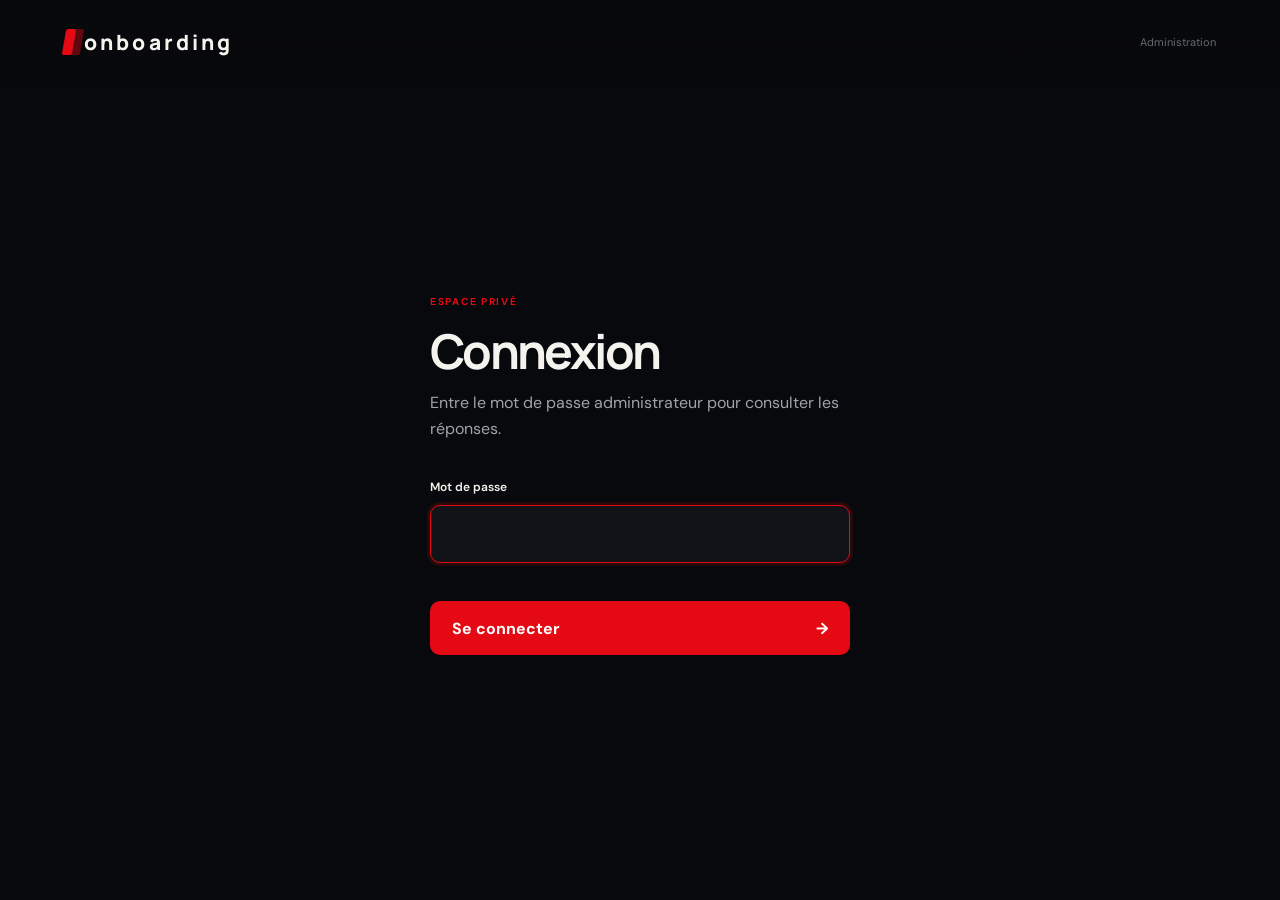
==== commit a14d5ec2: "Rename visible brand to onboarding" ====
--- a/admin.html
+++ b/admin.html
@@ -5,18 +5,18 @@
     <meta name="viewport" content="width=device-width, initial-scale=1.0" />
     <meta name="robots" content="noindex, nofollow" />
     <meta name="theme-color" content="#08090c" />
-    <title>Administration — NXT</title>
+    <title>Administration — onboarding</title>
     <link rel="icon" href="/favicon-admin.svg" type="image/svg+xml" />
     <link rel="preconnect" href="https://fonts.googleapis.com" />
     <link rel="preconnect" href="https://fonts.gstatic.com" crossorigin />
     <link href="https://fonts.googleapis.com/css2?family=DM+Sans:wght@400;500;600;700&family=Manrope:wght@600;700;800&display=swap" rel="stylesheet" />
-    <link rel="stylesheet" href="styles.css?v=19" />
+    <link rel="stylesheet" href="styles.css?v=23" />
   </head>
   <body class="admin-page">
     <header class="site-header admin-header">
-      <a class="brand" href="/" aria-label="NXT, retour à l’accueil">
+      <a class="brand" href="/" aria-label="onboarding, retour à l’accueil">
         <span class="brand__symbol" aria-hidden="true"></span>
-        <span>NXT</span>
+        <span>onboarding</span>
       </a>
       <span class="admin-header__label">Administration</span>
     </header>
@@ -109,6 +109,6 @@
       </section>
     </main>
 
-    <script src="admin.js?v=4" defer></script>
+    <script src="admin.js?v=9" defer></script>
   </body>
 </html>
--- a/styles.css
+++ b/styles.css
@@ -50,11 +50,11 @@
 .hero::before { content: ""; position: absolute; z-index: -1; width: min(75vw, 930px); aspect-ratio: 1; left: -32vw; top: -29%; border: 1px solid rgba(255,255,255,.045); border-radius: 50%; box-shadow: 0 0 0 100px rgba(255,255,255,.011), 0 0 0 200px rgba(255,255,255,.007); }
 .hero__content { width: 100%; display: grid; grid-template-columns: minmax(0, 1.2fr) minmax(350px, 465px); align-items: center; gap: clamp(48px, 9vw, 150px); }
 .hero__copy, .access-card { position: relative; z-index: 2; }
-.hero__copy { max-width: 770px; }
+.hero__copy { min-width: 0; max-width: 770px; }
 .eyebrow { display: flex; align-items: center; gap: 17px; margin: 0 0 22px; color: var(--color-text-muted); font-size: 11px; font-weight: 700; letter-spacing: .15em; text-transform: uppercase; }
 .eyebrow span + span::before { content: "•"; margin-right: 17px; color: var(--color-accent); }
 h1, h2, h3, p { margin-top: 0; }
-.hero h1 { margin-bottom: 27px; font: 800 clamp(54px, 7vw, 102px)/.95 var(--font-display); letter-spacing: -.067em; }
+.hero h1 { max-width: 100%; margin-bottom: 27px; overflow-wrap: anywhere; font: 800 clamp(46px, 5.4vw, 84px)/.95 var(--font-display); letter-spacing: -.067em; }
 .hero h1 em, .questionnaire__intro h2 em { color: var(--color-accent); font-style: normal; }
 .hero__badge { width: fit-content; margin: -5px 0 28px; padding: 8px 12px; display: flex; align-items: center; gap: 9px; border: 1px solid var(--color-border-strong); border-radius: 999px; background: var(--color-background-soft); color: var(--color-text-muted); font-size: 9px; font-weight: 700; letter-spacing: .16em; text-transform: uppercase; }
 .hero__badge span { width: 6px; height: 6px; border-radius: 50%; background: var(--color-accent); box-shadow: 0 0 10px var(--color-accent); }
@@ -67,8 +67,6 @@
 .hero__halo { position: absolute; z-index: -1; border-radius: 50%; pointer-events: none; }
 .hero__halo--one { width: 320px; height: 320px; right: 26%; top: 3%; border: 1px solid rgba(229,9,20,.14); }
 .hero__halo--two { width: 110px; height: 110px; right: 4%; bottom: 3%; background: rgba(229,9,20,.04); filter: blur(8px); }
-.hero__footer { position: absolute; bottom: 24px; left: clamp(24px, 7vw, 110px); display: flex; align-items: center; gap: 12px; color: var(--color-text-dim); font-size: 9px; letter-spacing: .14em; text-transform: uppercase; }
-.hero__footer span { width: 29px; height: 1px; background: var(--color-accent); }
 
 .access-card { padding: clamp(30px, 4vw, 46px); border: 1px solid var(--color-border); border-radius: var(--radius-large); background: linear-gradient(145deg, rgba(29,31,38,.91), rgba(14,15,19,.89)); box-shadow: var(--shadow-card); backdrop-filter: blur(22px); }
 .access-card__icon { width: 48px; height: 48px; margin-bottom: 34px; display: grid; place-items: center; border-radius: 50%; color: var(--color-accent); background: var(--color-accent-soft); }
@@ -256,7 +254,6 @@
   .hero__lead { margin-left: auto; margin-right: auto; }
   .hero__facts { justify-content: center; }
   .access-card { width: min(500px, 100%); margin: 0 auto; }
-  .hero__footer { display: none; }
   .questionnaire { grid-template-columns: 1fr; }
   .questionnaire__rail { padding: 80px clamp(28px, 8vw, 78px) 50px; border-right: 0; border-bottom: 1px solid var(--color-border); }
   .rail-sticky { position: static; }
@@ -275,7 +272,7 @@
   .header-status span:last-child { display: none; }
   .hero { padding: 104px 20px 46px; }
   .hero__content { gap: 36px; }
-  .hero h1 { font-size: 48px; }
+  .hero h1 { font-size: clamp(34px, 11vw, 44px); }
   .hero__lead { margin-bottom: 30px; font-size: 16px; }
   .hero__facts { gap: 23px; }
   .hero__facts div:last-child { display: none; }
@@ -491,37 +488,24 @@
   .briefing-final { min-height: 65vh; padding: 100px 0; }
 }
 
-/* Page de présentation uniquement textuelle */
+/* Confirmation de fin de parcours */
 .text-page { background: var(--color-background); }
 .text-page__header { background: linear-gradient(to bottom, rgba(8,9,12,.96), transparent); }
 .text-page__confidential { color: var(--color-text-dim); font-size: 11px; }
-.text-page__content { width: min(760px, calc(100% - 48px)); margin: 0 auto; padding: 180px 0 120px; }
 .text-page__label { margin-bottom: 24px !important; color: var(--color-accent) !important; font-size: 10px !important; font-weight: 700; letter-spacing: .17em; text-transform: uppercase; }
-.text-introduction { margin-bottom: 120px; }
-.text-introduction h1 { margin: 0 0 50px; font: 700 clamp(52px, 7vw, 82px)/1 var(--font-display); letter-spacing: -.065em; }
-.text-page__content p, .text-page__content li { color: var(--color-text-muted); font-size: 18px; line-height: 1.78; }
-.text-page__content p { margin-bottom: 24px; }
-.text-section { margin-bottom: 110px; }
-.text-section h2 { max-width: 680px; margin: 0 0 34px; font: 700 clamp(34px, 4vw, 48px)/1.1 var(--font-display); letter-spacing: -.05em; }
-.text-section h3 { margin: 48px 0 10px; font: 600 24px/1.25 var(--font-display); letter-spacing: -.035em; }
-.text-section ul { margin: 0; padding-left: 24px; }
-.text-section li { padding-left: 8px; margin-bottom: 14px; }
-.text-section li::marker { color: var(--color-accent); }
-.text-outcomes h3 + p { margin-top: 0; }
-.text-page__footer { padding-top: 20px; }
-.text-page__footer p { margin-bottom: 18px; }
-.text-page__footer a { color: var(--color-text); font-weight: 600; text-underline-offset: 5px; }
-.text-page__footer a:hover { color: var(--color-accent); }
+.confirmation-page { min-height: 100vh; padding: 140px 24px 80px; display: grid; place-items: center; }
+.confirmation-message { width: min(720px, 100%); text-align: center; }
+.confirmation-message__icon { width: 58px; height: 58px; margin: 0 auto 32px; display: grid; place-items: center; border: 1px solid var(--color-accent); border-radius: 50%; background: var(--color-accent-soft); color: var(--color-accent); font: 700 24px/1 var(--font-display); }
+.confirmation-message h1 { margin: 0 auto 28px; font: 700 clamp(48px, 7vw, 78px)/1 var(--font-display); letter-spacing: -.065em; }
+.confirmation-message > p:not(.text-page__label) { max-width: 590px; margin: 0 auto 42px; color: var(--color-text-muted); font-size: 18px; line-height: 1.75; }
+.confirmation-message .button { min-width: 210px; }
 
 @media (max-width: 560px) {
   .text-page__confidential { display: none; }
-  .text-page__content { width: calc(100% - 40px); padding: 130px 0 85px; }
-  .text-introduction { margin-bottom: 90px; }
-  .text-introduction h1 { margin-bottom: 38px; font-size: 50px; }
-  .text-page__content p, .text-page__content li { font-size: 16px; }
-  .text-section { margin-bottom: 82px; }
-  .text-section h2 { font-size: 34px; }
-  .text-section h3 { margin-top: 40px; font-size: 22px; }
+  .confirmation-page { padding: 115px 20px 60px; }
+  .confirmation-message h1 { font-size: 46px; }
+  .confirmation-message > p:not(.text-page__label) { font-size: 16px; }
+  .confirmation-message .button { width: 100%; }
 }
 
 /* Coordonnées participant */
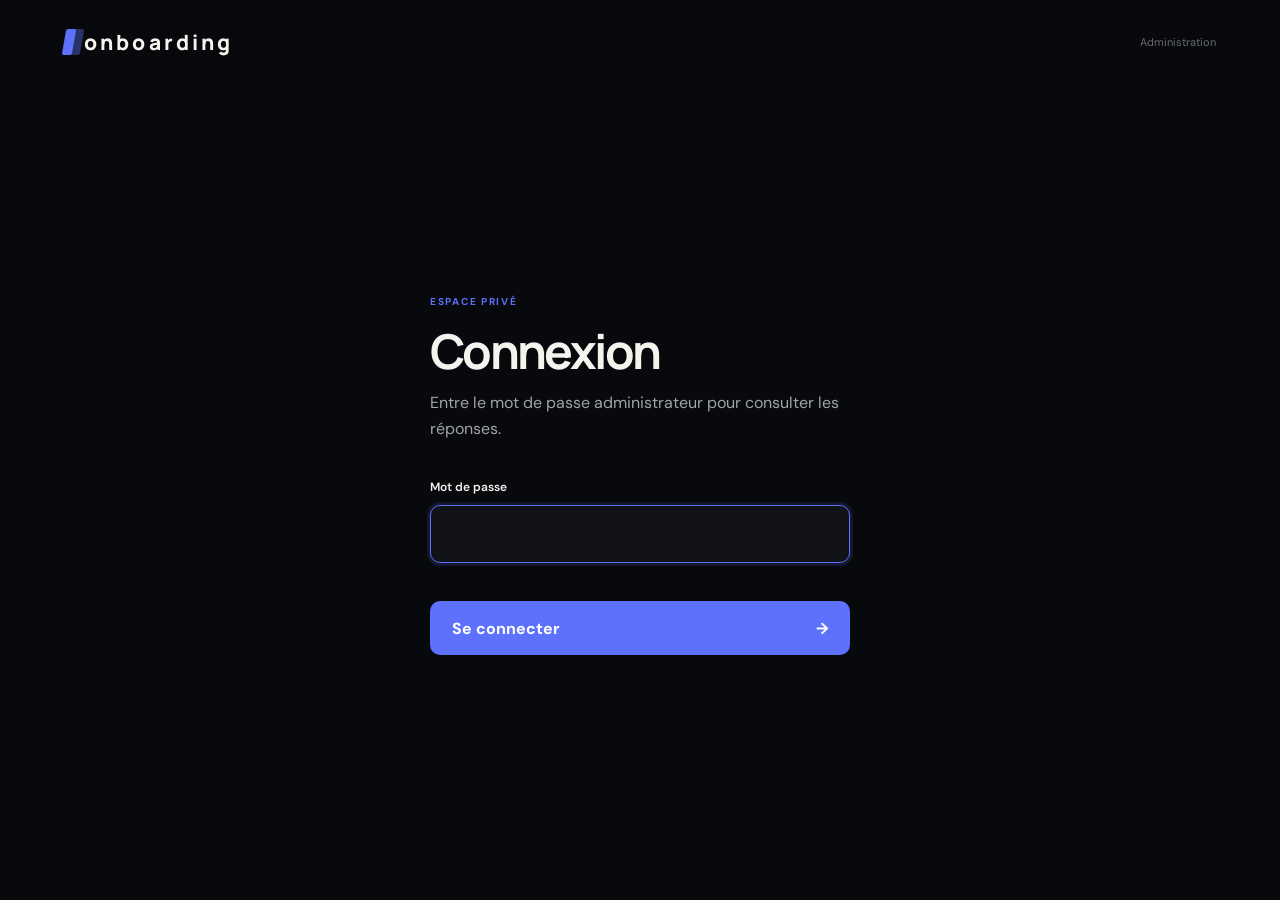
==== commit 85c7fcfc: "Replace primary red with blue" ====
--- a/admin.html
+++ b/admin.html
@@ -10,7 +10,7 @@
     <link rel="preconnect" href="https://fonts.googleapis.com" />
     <link rel="preconnect" href="https://fonts.gstatic.com" crossorigin />
     <link href="https://fonts.googleapis.com/css2?family=DM+Sans:wght@400;500;600;700&family=Manrope:wght@600;700;800&display=swap" rel="stylesheet" />
-    <link rel="stylesheet" href="styles.css?v=23" />
+    <link rel="stylesheet" href="styles.css?v=25" />
   </head>
   <body class="admin-page">
     <header class="site-header admin-header">
--- a/styles.css
+++ b/styles.css
@@ -13,9 +13,10 @@
   --color-input-background: #111318;
   --color-input-border: #363a43;
   --color-input-border-hover: #505560;
-  --color-accent: #e50914;
-  --color-accent-bright: #ff2f3a;
-  --color-accent-soft: rgba(229, 9, 20, 0.14);
+  --color-accent: #5d71fc;
+  --color-accent-bright: #7f8fff;
+  --color-accent-rgb: 93, 113, 252;
+  --color-accent-soft: rgba(var(--color-accent-rgb), 0.14);
   --color-success: #5be094;
   --color-error: #ff6b73;
   --color-white: #ffffff;
@@ -42,11 +43,11 @@
 .site-header { position: fixed; z-index: 40; top: 0; left: 0; width: 100%; height: 84px; padding: 0 clamp(22px, 5vw, 72px); display: flex; align-items: center; justify-content: space-between; background: linear-gradient(to bottom, rgba(8, 9, 12, 0.92), transparent); pointer-events: none; }
 .site-header > * { pointer-events: auto; }
 .brand { display: flex; align-items: center; gap: 10px; color: var(--color-text); text-decoration: none; font: 800 21px/1 var(--font-display); letter-spacing: 0.15em; }
-.brand__symbol { width: 10px; height: 26px; display: block; border-radius: 2px; background: var(--color-accent); transform: skew(-10deg); box-shadow: 8px 0 0 rgba(229, 9, 20, 0.4); }
+.brand__symbol { width: 10px; height: 26px; display: block; border-radius: 2px; background: var(--color-accent); transform: skew(-10deg); box-shadow: 8px 0 0 rgba(var(--color-accent-rgb), 0.4); }
 .header-status { display: flex; align-items: center; gap: 9px; color: var(--color-text-muted); font-size: 12px; }
 .header-status__dot { width: 7px; height: 7px; border-radius: 50%; background: var(--color-success); box-shadow: 0 0 12px var(--color-success); }
 
-.hero { position: relative; min-height: 100vh; padding: 118px clamp(24px, 7vw, 110px) 70px; display: grid; align-items: center; overflow: hidden; isolation: isolate; background: radial-gradient(circle at 10% 85%, rgba(229, 9, 20, 0.2), transparent 37%), linear-gradient(110deg, #090a0d 0%, var(--color-background) 70%); }
+.hero { position: relative; min-height: 100vh; padding: 118px clamp(24px, 7vw, 110px) 70px; display: grid; align-items: center; overflow: hidden; isolation: isolate; background: radial-gradient(circle at 10% 85%, rgba(var(--color-accent-rgb), 0.2), transparent 37%), linear-gradient(110deg, #090a0d 0%, var(--color-background) 70%); }
 .hero::before { content: ""; position: absolute; z-index: -1; width: min(75vw, 930px); aspect-ratio: 1; left: -32vw; top: -29%; border: 1px solid rgba(255,255,255,.045); border-radius: 50%; box-shadow: 0 0 0 100px rgba(255,255,255,.011), 0 0 0 200px rgba(255,255,255,.007); }
 .hero__content { width: 100%; display: grid; grid-template-columns: minmax(0, 1.2fr) minmax(350px, 465px); align-items: center; gap: clamp(48px, 9vw, 150px); }
 .hero__copy, .access-card { position: relative; z-index: 2; }
@@ -54,7 +55,7 @@
 .eyebrow { display: flex; align-items: center; gap: 17px; margin: 0 0 22px; color: var(--color-text-muted); font-size: 11px; font-weight: 700; letter-spacing: .15em; text-transform: uppercase; }
 .eyebrow span + span::before { content: "•"; margin-right: 17px; color: var(--color-accent); }
 h1, h2, h3, p { margin-top: 0; }
-.hero h1 { max-width: 100%; margin-bottom: 27px; overflow-wrap: anywhere; font: 800 clamp(46px, 5.4vw, 84px)/.95 var(--font-display); letter-spacing: -.067em; }
+.hero h1 { max-width: 100%; margin-bottom: 27px; overflow-wrap: normal; font: 800 clamp(46px, 4.8vw, 76px)/.95 var(--font-display); letter-spacing: -.067em; }
 .hero h1 em, .questionnaire__intro h2 em { color: var(--color-accent); font-style: normal; }
 .hero__badge { width: fit-content; margin: -5px 0 28px; padding: 8px 12px; display: flex; align-items: center; gap: 9px; border: 1px solid var(--color-border-strong); border-radius: 999px; background: var(--color-background-soft); color: var(--color-text-muted); font-size: 9px; font-weight: 700; letter-spacing: .16em; text-transform: uppercase; }
 .hero__badge span { width: 6px; height: 6px; border-radius: 50%; background: var(--color-accent); box-shadow: 0 0 10px var(--color-accent); }
@@ -63,10 +64,10 @@
 .hero__facts div { display: grid; gap: 5px; }
 .hero__facts strong { font: 700 19px/1 var(--font-display); }
 .hero__facts span { color: var(--color-text-dim); font-size: 11px; }
-.hero__line { position: absolute; z-index: -1; left: -8%; bottom: 18%; width: 48vw; height: 2px; background: linear-gradient(90deg, transparent, var(--color-accent), transparent); transform: rotate(-22deg); box-shadow: 0 0 38px 8px rgba(229, 9, 20, .28); }
+.hero__line { position: absolute; z-index: -1; left: -8%; bottom: 18%; width: 48vw; height: 2px; background: linear-gradient(90deg, transparent, var(--color-accent), transparent); transform: rotate(-22deg); box-shadow: 0 0 38px 8px rgba(var(--color-accent-rgb), .28); }
 .hero__halo { position: absolute; z-index: -1; border-radius: 50%; pointer-events: none; }
-.hero__halo--one { width: 320px; height: 320px; right: 26%; top: 3%; border: 1px solid rgba(229,9,20,.14); }
-.hero__halo--two { width: 110px; height: 110px; right: 4%; bottom: 3%; background: rgba(229,9,20,.04); filter: blur(8px); }
+.hero__halo--one { width: 320px; height: 320px; right: 26%; top: 3%; border: 1px solid rgba(var(--color-accent-rgb), .14); }
+.hero__halo--two { width: 110px; height: 110px; right: 4%; bottom: 3%; background: rgba(var(--color-accent-rgb), .04); filter: blur(8px); }
 
 .access-card { padding: clamp(30px, 4vw, 46px); border: 1px solid var(--color-border); border-radius: var(--radius-large); background: linear-gradient(145deg, rgba(29,31,38,.91), rgba(14,15,19,.89)); box-shadow: var(--shadow-card); backdrop-filter: blur(22px); }
 .access-card__icon { width: 48px; height: 48px; margin-bottom: 34px; display: grid; place-items: center; border-radius: 50%; color: var(--color-accent); background: var(--color-accent-soft); }
@@ -97,7 +98,7 @@
 
 .questionnaire { display: grid; grid-template-columns: minmax(330px, 34%) 1fr; align-items: stretch; border-top: 1px solid var(--color-border); background: var(--color-background); }
 .questionnaire-page .questionnaire { padding-top: 84px; border-top: 0; }
-.questionnaire__rail { padding: clamp(78px, 8vw, 118px) clamp(34px, 6vw, 88px); border-right: 1px solid var(--color-border); background: radial-gradient(circle at 0 4%, rgba(229,9,20,.3), transparent 38%), var(--color-background-soft); }
+.questionnaire__rail { padding: clamp(78px, 8vw, 118px) clamp(34px, 6vw, 88px); border-right: 1px solid var(--color-border); background: radial-gradient(circle at 0 4%, rgba(var(--color-accent-rgb), .3), transparent 38%), var(--color-background-soft); }
 .rail-sticky { position: sticky; top: 104px; }
 .rail-sticky h1, .rail-sticky h2 { margin-bottom: 23px; font: 800 clamp(42px, 4.8vw, 69px)/1 var(--font-display); letter-spacing: -.06em; }
 .rail-sticky__intro { max-width: 400px; color: var(--color-text-muted); line-height: 1.65; }
@@ -116,7 +117,7 @@
 .questionnaire__intro > p:not(.eyebrow) { max-width: 660px; margin: 0; color: var(--color-text-muted); font-size: 17px; line-height: 1.66; }
 .question-form, .question-list { display: grid; gap: 0; }
 .question-card { padding: 12px 0 clamp(74px, 9vw, 118px); margin-bottom: clamp(68px, 8vw, 108px); border: 0; border-bottom: 1px solid var(--color-border); border-radius: 0; background: transparent; box-shadow: none; transition: border var(--ease), transform var(--ease); }
-.question-card:focus-within { border-bottom-color: rgba(229,9,20,.55); }
+.question-card:focus-within { border-bottom-color: rgba(var(--color-accent-rgb), .55); }
 .question-card.is-invalid { border-bottom-color: var(--color-error); animation: shake 280ms ease; }
 @keyframes shake { 25% { transform: translateX(-5px); } 75% { transform: translateX(5px); } }
 .question-card__header { margin-bottom: 18px; display: flex; align-items: center; justify-content: space-between; }
@@ -165,10 +166,10 @@
 .simple-submit .button--primary { min-width: 245px; }
 .save-status { min-height: 18px; margin: 12px 0 0; color: var(--color-success); font-size: 12px; }
 
-.success { min-height: 100vh; padding: 120px 24px 70px; display: grid; place-items: center; text-align: center; background: radial-gradient(circle at 50% 45%, rgba(229,9,20,.18), transparent 35%), var(--color-background); }
+.success { min-height: 100vh; padding: 120px 24px 70px; display: grid; place-items: center; text-align: center; background: radial-gradient(circle at 50% 45%, rgba(var(--color-accent-rgb), .18), transparent 35%), var(--color-background); }
 .success__content { width: min(680px, 100%); }
 .success__content > .eyebrow { justify-content: center; }
-.success__check { width: 100px; height: 100px; margin: 0 auto 34px; display: grid; place-items: center; border: 1px solid rgba(229,9,20,.5); border-radius: 50%; box-shadow: 0 0 55px rgba(229,9,20,.2), inset 0 0 30px rgba(229,9,20,.08); }
+.success__check { width: 100px; height: 100px; margin: 0 auto 34px; display: grid; place-items: center; border: 1px solid rgba(var(--color-accent-rgb), .5); border-radius: 50%; box-shadow: 0 0 55px rgba(var(--color-accent-rgb), .2), inset 0 0 30px rgba(var(--color-accent-rgb), .08); }
 .success__check span { width: 52px; height: 52px; display: grid; place-items: center; border-radius: 50%; background: var(--color-accent); font-size: 24px; }
 .success h2 { margin-bottom: 20px; font: 800 clamp(52px, 7vw, 88px)/1 var(--font-display); letter-spacing: -.065em; }
 .success__content > p:not(.eyebrow) { max-width: 580px; margin: 0 auto 34px; color: var(--color-text-muted); font-size: 17px; line-height: 1.65; }
@@ -182,11 +183,11 @@
 .experience-page { background: #07080a; }
 .experience-header { background: linear-gradient(to bottom, rgba(7,8,10,.94), transparent); }
 .experience { overflow: hidden; }
-.experience-hero { position: relative; min-height: 100vh; padding: 130px clamp(24px, 9vw, 145px) 90px; display: flex; align-items: center; isolation: isolate; background: radial-gradient(circle at 78% 28%, rgba(229,9,20,.12), transparent 25%), linear-gradient(125deg, #0b0d11 0%, #07080a 58%, #100809 100%); }
+.experience-hero { position: relative; min-height: 100vh; padding: 130px clamp(24px, 9vw, 145px) 90px; display: flex; align-items: center; isolation: isolate; background: radial-gradient(circle at 78% 28%, rgba(var(--color-accent-rgb), .12), transparent 25%), linear-gradient(125deg, #0b0d11 0%, #07080a 58%, #100809 100%); }
 .experience-grid { position: absolute; z-index: -2; inset: 0; opacity: .2; background-image: linear-gradient(rgba(255,255,255,.04) 1px, transparent 1px), linear-gradient(90deg, rgba(255,255,255,.04) 1px, transparent 1px); background-size: 72px 72px; mask-image: linear-gradient(to bottom, black, transparent 90%); }
 .experience-orb { position: absolute; z-index: -1; border-radius: 50%; filter: blur(2px); animation: float-orb 9s ease-in-out infinite alternate; }
-.experience-orb--one { width: min(50vw, 700px); height: min(50vw, 700px); right: -10%; top: 3%; border: 1px solid rgba(229,9,20,.25); box-shadow: inset 0 0 120px rgba(229,9,20,.08), 0 0 120px rgba(229,9,20,.06); }
-.experience-orb--two { width: 230px; height: 230px; right: 33%; bottom: 8%; background: radial-gradient(circle at 35% 30%, rgba(255,255,255,.09), rgba(229,9,20,.11) 45%, transparent 70%); filter: blur(12px); animation-delay: -3s; }
+.experience-orb--one { width: min(50vw, 700px); height: min(50vw, 700px); right: -10%; top: 3%; border: 1px solid rgba(var(--color-accent-rgb), .25); box-shadow: inset 0 0 120px rgba(var(--color-accent-rgb), .08), 0 0 120px rgba(var(--color-accent-rgb), .06); }
+.experience-orb--two { width: 230px; height: 230px; right: 33%; bottom: 8%; background: radial-gradient(circle at 35% 30%, rgba(255,255,255,.09), rgba(var(--color-accent-rgb), .11) 45%, transparent 70%); filter: blur(12px); animation-delay: -3s; }
 @keyframes float-orb { from { transform: translate3d(0,-10px,0) scale(.98); } to { transform: translate3d(-22px,24px,0) scale(1.04); } }
 .experience-hero__content { position: relative; z-index: 2; max-width: 950px; }
 .experience-hero h1 { margin: 0 0 34px; font: 800 clamp(68px, 10vw, 150px)/.85 var(--font-display); letter-spacing: -.078em; }
@@ -203,18 +204,18 @@
 
 .criteria-section, .outcomes-section { position: relative; padding: clamp(100px, 13vw, 190px) clamp(24px, 9vw, 145px); background: linear-gradient(135deg, #0d0f13, #090a0d); isolation: isolate; }
 .criteria-section { display: grid; grid-template-columns: minmax(280px, .82fr) minmax(0, 1.18fr); align-items: center; gap: clamp(50px, 9vw, 145px); }
-.criteria-glow { position: absolute; z-index: -1; width: 600px; height: 600px; left: -180px; top: 5%; border-radius: 50%; background: rgba(229,9,20,.12); filter: blur(110px); }
+.criteria-glow { position: absolute; z-index: -1; width: 600px; height: 600px; left: -180px; top: 5%; border-radius: 50%; background: rgba(var(--color-accent-rgb), .12); filter: blur(110px); }
 .section-heading h2 { margin: 0; font: 800 clamp(47px, 6vw, 86px)/.98 var(--font-display); letter-spacing: -.065em; }
 .criteria-list { display: grid; gap: 14px; perspective: 900px; }
 .glass-row { min-height: 125px; padding: 28px 32px; display: grid; grid-template-columns: 50px 1fr; align-items: center; gap: 20px; border: 1px solid rgba(255,255,255,.13); border-radius: 20px; background: linear-gradient(135deg, rgba(255,255,255,.08), rgba(255,255,255,.025)); box-shadow: inset 0 1px 0 rgba(255,255,255,.08), 0 24px 70px rgba(0,0,0,.22); backdrop-filter: blur(20px); transition: transform 350ms ease, border 350ms ease, background 350ms ease; }
-.glass-row:hover { transform: translateX(-8px) rotateY(-1deg); border-color: rgba(229,9,20,.45); background: linear-gradient(135deg, rgba(229,9,20,.1), rgba(255,255,255,.035)); }
+.glass-row:hover { transform: translateX(-8px) rotateY(-1deg); border-color: rgba(var(--color-accent-rgb), .45); background: linear-gradient(135deg, rgba(var(--color-accent-rgb), .1), rgba(255,255,255,.035)); }
 .glass-row > span, .outcome-card > span { color: var(--color-accent); font: 700 11px/1 var(--font-display); letter-spacing: .13em; }
 .glass-row p { margin: 0; color: var(--color-text-muted); font-size: clamp(17px, 1.6vw, 21px); line-height: 1.5; }
 .glass-row strong { color: var(--color-text); }
 
-.intensity-section { padding: clamp(100px, 13vw, 190px) clamp(24px, 9vw, 145px); display: grid; grid-template-columns: minmax(300px, .8fr) minmax(0, 1.2fr); align-items: center; gap: clamp(60px, 10vw, 160px); background: radial-gradient(circle at 15% 50%, rgba(229,9,20,.14), transparent 29%), var(--color-background); }
+.intensity-section { padding: clamp(100px, 13vw, 190px) clamp(24px, 9vw, 145px); display: grid; grid-template-columns: minmax(300px, .8fr) minmax(0, 1.2fr); align-items: center; gap: clamp(60px, 10vw, 160px); background: radial-gradient(circle at 15% 50%, rgba(var(--color-accent-rgb), .14), transparent 29%), var(--color-background); }
 .intensity-number { display: flex; align-items: flex-end; justify-content: center; }
-.intensity-number strong { color: var(--color-text); font: 800 clamp(190px, 27vw, 390px)/.68 var(--font-display); letter-spacing: -.12em; text-shadow: 0 0 100px rgba(229,9,20,.22); }
+.intensity-number strong { color: var(--color-text); font: 800 clamp(190px, 27vw, 390px)/.68 var(--font-display); letter-spacing: -.12em; text-shadow: 0 0 100px rgba(var(--color-accent-rgb), .22); }
 .intensity-number span { margin: 0 0 -4px 18px; color: var(--color-accent); font: 700 clamp(26px, 3vw, 45px)/1 var(--font-display); }
 .intensity-copy h2 { margin-bottom: 27px; font: 700 clamp(39px, 4.5vw, 65px)/1.08 var(--font-display); letter-spacing: -.055em; }
 .intensity-copy > p:not(.eyebrow) { max-width: 720px; color: var(--color-text-muted); font-size: 17px; line-height: 1.72; }
@@ -224,8 +225,8 @@
 
 .story-section--method { background: linear-gradient(180deg, var(--color-background), #0d0e12); }
 .confidentiality-section { padding: clamp(90px, 12vw, 170px) clamp(24px, 12vw, 190px); background: #0d0e12; }
-.confidentiality-card { position: relative; overflow: hidden; padding: clamp(40px, 7vw, 100px); border: 1px solid rgba(255,255,255,.15); border-radius: 34px; background: radial-gradient(circle at 90% 10%, rgba(229,9,20,.2), transparent 35%), linear-gradient(135deg, rgba(255,255,255,.08), rgba(255,255,255,.025)); box-shadow: inset 0 1px 0 rgba(255,255,255,.1), 0 40px 110px rgba(0,0,0,.33); backdrop-filter: blur(28px); }
-.confidentiality-card::after { content: ""; position: absolute; width: 360px; height: 360px; right: -120px; bottom: -170px; border: 1px solid rgba(229,9,20,.3); border-radius: 50%; box-shadow: 0 0 0 70px rgba(229,9,20,.025); }
+.confidentiality-card { position: relative; overflow: hidden; padding: clamp(40px, 7vw, 100px); border: 1px solid rgba(255,255,255,.15); border-radius: 34px; background: radial-gradient(circle at 90% 10%, rgba(var(--color-accent-rgb), .2), transparent 35%), linear-gradient(135deg, rgba(255,255,255,.08), rgba(255,255,255,.025)); box-shadow: inset 0 1px 0 rgba(255,255,255,.1), 0 40px 110px rgba(0,0,0,.33); backdrop-filter: blur(28px); }
+.confidentiality-card::after { content: ""; position: absolute; width: 360px; height: 360px; right: -120px; bottom: -170px; border: 1px solid rgba(var(--color-accent-rgb), .3); border-radius: 50%; box-shadow: 0 0 0 70px rgba(var(--color-accent-rgb), .025); }
 .confidentiality-card__icon { width: 54px; height: 54px; margin-bottom: 43px; display: grid; place-items: center; border-radius: 50%; background: var(--color-accent-soft); color: var(--color-accent); }
 .confidentiality-card__icon svg { width: 25px; }
 .confidentiality-card h2 { position: relative; z-index: 1; max-width: 900px; margin-bottom: 30px; font: 700 clamp(42px, 5.6vw, 80px)/1.04 var(--font-display); letter-spacing: -.06em; }
@@ -236,11 +237,11 @@
 .outcomes-section > .section-heading { margin-bottom: clamp(60px, 9vw, 115px); }
 .outcomes-grid { display: grid; grid-template-columns: repeat(2, 1fr); border-top: 1px solid var(--color-border); border-left: 1px solid var(--color-border); }
 .outcome-card { min-height: 330px; padding: clamp(32px, 5vw, 66px); border-right: 1px solid var(--color-border); border-bottom: 1px solid var(--color-border); background: linear-gradient(145deg, rgba(255,255,255,.025), transparent); transition: background 350ms ease; }
-.outcome-card:hover { background: linear-gradient(145deg, rgba(229,9,20,.09), rgba(255,255,255,.02)); }
+.outcome-card:hover { background: linear-gradient(145deg, rgba(var(--color-accent-rgb), .09), rgba(255,255,255,.02)); }
 .outcome-card h3 { max-width: 450px; margin: 50px 0 15px; font: 700 clamp(25px, 2.6vw, 38px)/1.15 var(--font-display); letter-spacing: -.04em; }
 .outcome-card p { max-width: 500px; color: var(--color-text-muted); line-height: 1.65; }
 
-.experience-final { min-height: 88vh; padding: 120px 24px; display: grid; place-items: center; text-align: center; background: radial-gradient(circle at 50% 55%, rgba(229,9,20,.2), transparent 35%), #07080a; }
+.experience-final { min-height: 88vh; padding: 120px 24px; display: grid; place-items: center; text-align: center; background: radial-gradient(circle at 50% 55%, rgba(var(--color-accent-rgb), .2), transparent 35%), #07080a; }
 .experience-final .eyebrow { justify-content: center; }
 .experience-final h2 { margin: 0 0 45px; font: 800 clamp(58px, 9vw, 130px)/.92 var(--font-display); letter-spacing: -.075em; }
 .experience-final .button { min-width: 220px; }
@@ -403,7 +404,7 @@
 /* Présentation premium et institutionnelle */
 .briefing-page { background: var(--color-background); }
 .briefing-header { background: linear-gradient(to bottom, rgba(8,9,12,.96), rgba(8,9,12,.72), transparent); }
-.briefing { overflow: hidden; background: radial-gradient(circle at 75% 5%, rgba(229,9,20,.07), transparent 22%), var(--color-background); }
+.briefing { overflow: hidden; background: radial-gradient(circle at 75% 5%, rgba(var(--color-accent-rgb), .07), transparent 22%), var(--color-background); }
 .briefing-container { width: min(1120px, calc(100% - 48px)); margin-inline: auto; }
 .briefing-label, .briefing-section-label { margin: 0 0 22px; color: var(--color-accent); font-size: 10px; font-weight: 700; letter-spacing: .17em; text-transform: uppercase; }
 
